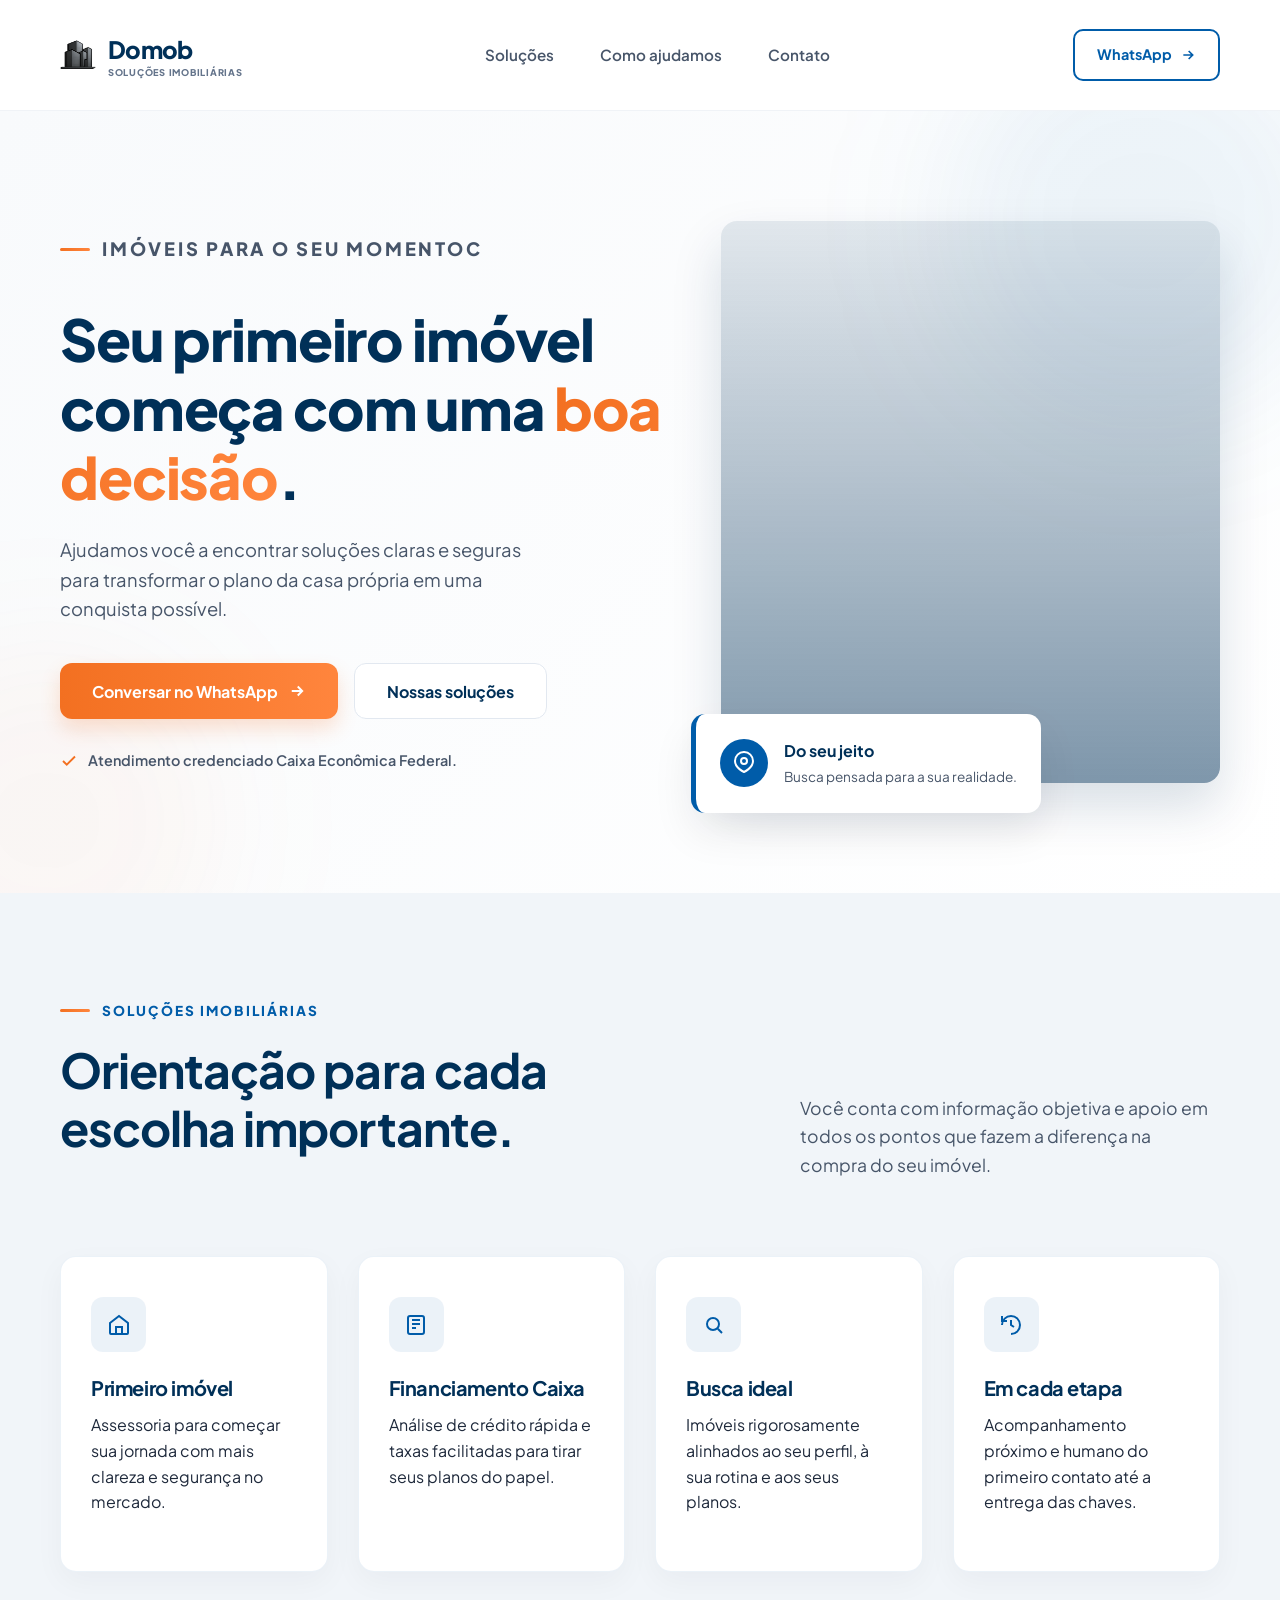
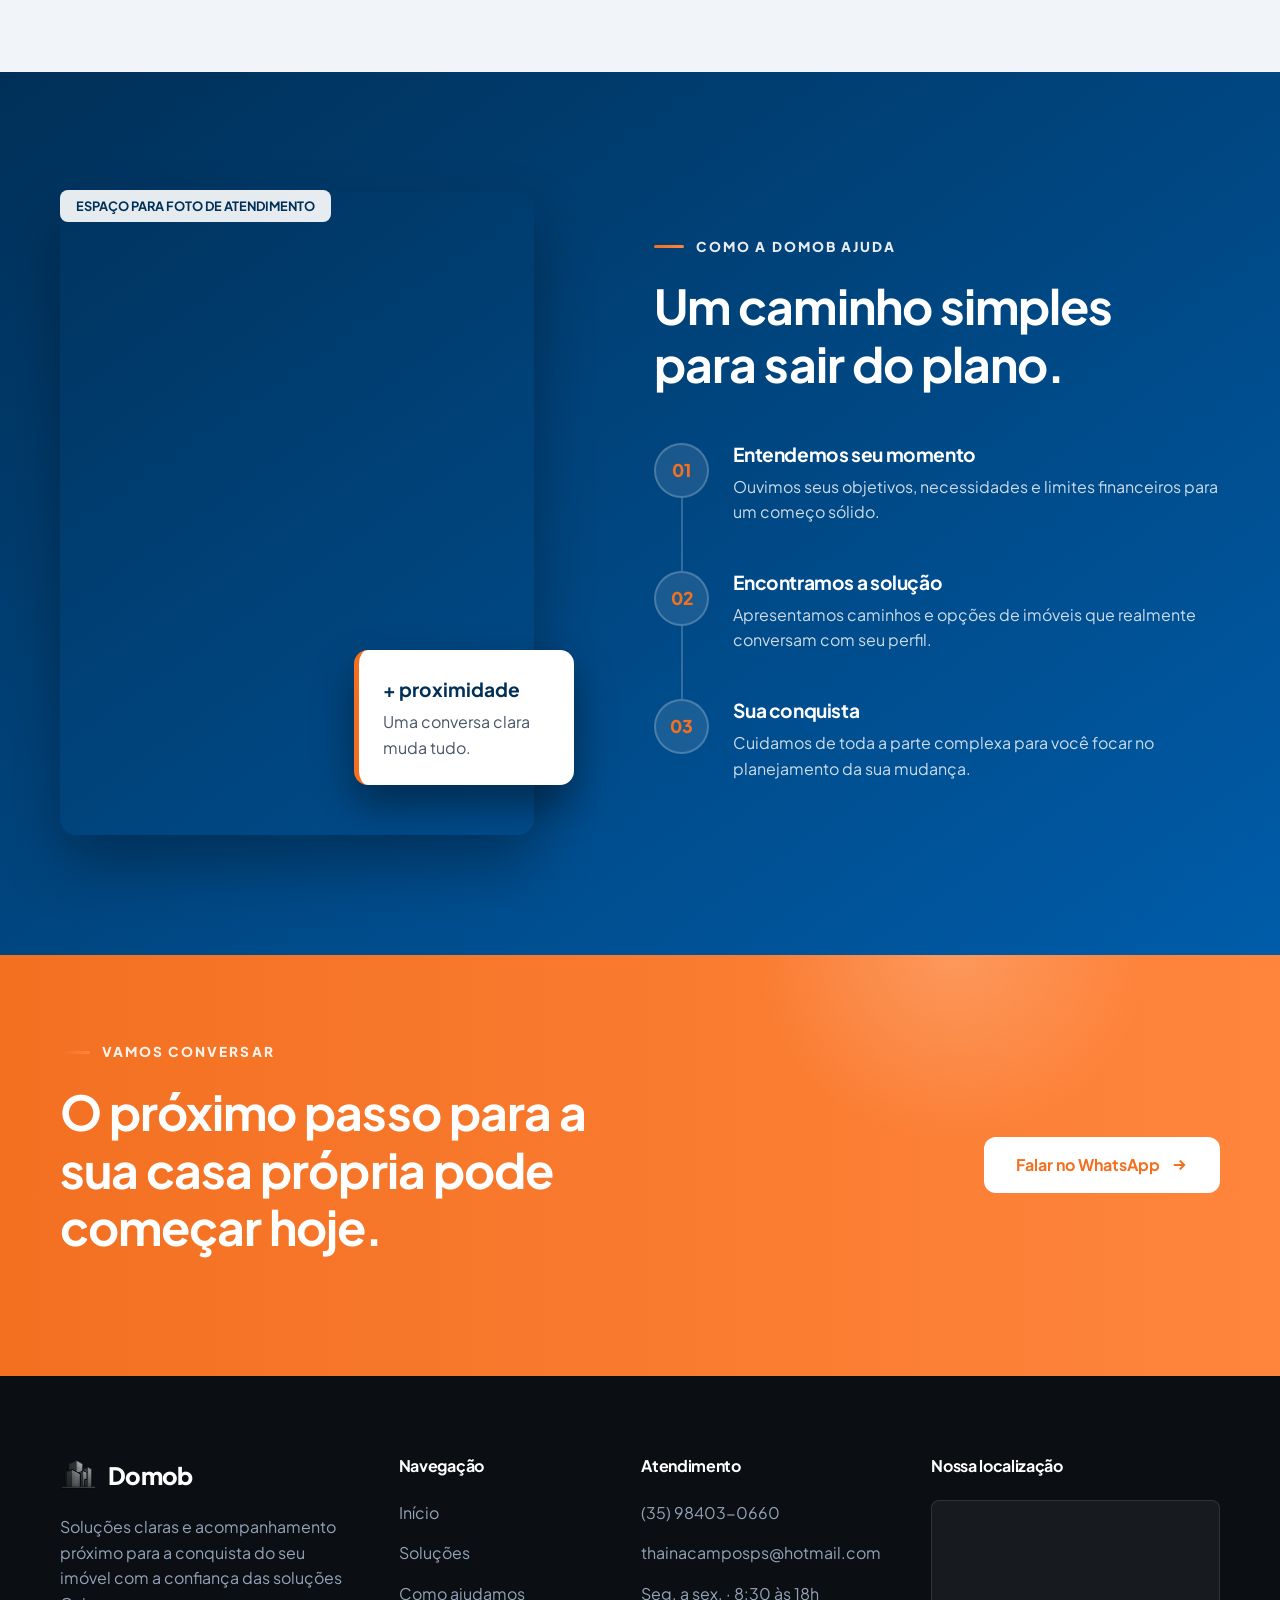
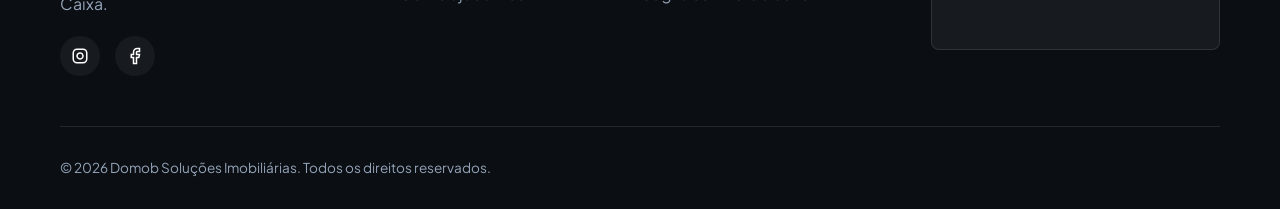
==== TesteSiteDomob/index2.html @ 600a8b1f "SiteV1" ====
<!doctype html>
<html lang="pt-BR">

<head>
    <meta charset="UTF-8" />
    <meta name="viewport" content="width=device-width, initial-scale=1.0" />
    <meta name="description"
        content="Domob Soluções Imobiliárias — apoio claro e humano para conquistar seu primeiro imóvel." />
    <title>Domob Soluções Imobiliárias</title>

    <!-- Imagenzinha no título do site (Favicon) -->
    <link rel="icon" type="image/png" href="LogoSemMouse.png" />

    <!-- Fontes do Google -->
    <link rel="preconnect" href="https://fonts.googleapis.com">
    <link rel="preconnect" href="https://fonts.gstatic.com" crossorigin>
    <link href="https://fonts.googleapis.com/css2?family=Plus+Jakarta+Sans:wght@300;400;500;600;700;800&display=swap"
        rel="stylesheet">

    <!-- CSS Externo -->
    <link rel="stylesheet" href="style2.css" />
</head>

<body>
    <!-- Barra de Progresso de Leitura -->
    <div class="progresso-rolagem" aria-hidden="true"></div>

    <header class="cabecalho-site">
        <div class="conteiner navegacao">
            <!-- Espaço para Logo - Direciona para o topo absoluto -->
            <a href="#" class="marca" aria-label="Domob Soluções Imobiliárias, início">
                <div class="area-logo">
                    <!-- Estrutura de Logo com Efeito Hover Dinâmico -->
                    <div class="logo-wrapper">
                        <img src="LogoSemMouse.png" class="logo-imagem logo-sem-mouse" alt="Logo Domob">
                        <img src="LogoComMouse.png" class="logo-imagem logo-com-mouse" alt="Logo Domob Ativa">
                    </div>
                    <span class="texto-logo">Domob <small>Soluções Imobiliárias</small></span>
                </div>
            </a>

            <button class="alternar-menu" aria-label="Abrir menu" aria-expanded="false">☰</button>

            <nav class="links-navegacao" aria-label="Navegação principal">
                <a href="#solucoes">Soluções</a>
                <a href="#como-ajudamos">Como ajudamos</a>
                <a href="#contato">Contato</a>
            </nav>

            <a class="botao-destaque-nav pulso-animado" href="https://wa.me/5535984030660" target="_blank"
                rel="noopener">
                WhatsApp
                <svg width="16" height="16" viewBox="0 0 24 24" fill="none" stroke="currentColor" stroke-width="2.5">
                    <path d="M5 12h14M13 6l6 6-6 6" />
                </svg>
            </a>
        </div>
    </header>

    <main>
        <!-- Seção Principal (Hero) -->
        <section class="destaque-principal" id="inicio">
            <div class="ambiente-destaque" aria-hidden="true">
                <span class="esfera-ambiente um" data-paralaxe="-0.05" data-rotacao="0.005"></span>
                <span class="esfera-ambiente dois" data-paralaxe="0.04" data-rotacao="-0.003"></span>
            </div>

            <div class="conteiner grade-destaque">
                <div class="texto-destaque revelar">
                    <p class="etiqueta-topo">Imóveis para o seu momentoc</p>
                    <h1>Seu primeiro imóvel começa com uma <span>boa decisão</span>.</h1>
                    <p>Ajudamos você a encontrar soluções claras e seguras para transformar o plano da casa própria em
                        uma conquista possível.</p>
                    <div class="acoes-destaque">
                        <a class="botao botao-primario" href="https://wa.me/5535984030660" target="_blank"
                            rel="noopener">
                            Conversar no WhatsApp
                            <svg width="18" height="18" viewBox="0 0 24 24" fill="none" stroke="currentColor"
                                stroke-width="2.5">
                                <path d="M5 12h14M13 6l6 6-6 6" />
                            </svg>
                        </a>
                        <a class="botao botao-secundario" href="#solucoes">Nossas soluções</a>
                    </div>
                    <div class="linha-confianca">
                        <svg width="18" height="18" viewBox="0 0 24 24" fill="none" stroke="currentColor"
                            stroke-width="2.5">
                            <path d="M20 6 9 17l-5-5" />
                        </svg>
                        Atendimento credenciado Caixa Econômica Federal.
                    </div>
                </div>

                <div class="englobador-imagem-destaque revelar" data-paralaxe="-0.02" style="transition-delay: 150ms">
                    <div class="imagem-destaque">
                        <div class="foto-destaque">
                            <span class="rotulo-foto">Espaço para foto do imóvel</span>
                        </div>
                        <div class="nota-destaque cartao-flutuante">
                            <div class="icone-nota">
                                <svg width="24" height="24" viewBox="0 0 24 24" fill="none" stroke="currentColor"
                                    stroke-width="2">
                                    <path d="M21 10c0 7-9 11-9 11S3 17 3 10a9 9 0 1 1 18 0Z" />
                                    <circle cx="12" cy="10" r="3" />
                                </svg>
                            </div>
                            <div>
                                <strong>Do seu jeito</strong>
                                <span>Busca pensada para a sua realidade.</span>
                            </div>
                        </div>
                    </div>
                </div>
            </div>
        </section>

        <!-- Seção de Soluções -->
        <section class="secao-solucoes" id="solucoes">
            <div class="conteiner">
                <div class="topo-secao revelar">
                    <div>
                        <p class="etiqueta-topo">Soluções imobiliárias</p>
                        <h2>Orientação para cada escolha importante.</h2>
                    </div>
                    <p class="introducao-secao">Você conta com informação objetiva e apoio em todos os pontos que fazem
                        a diferença na compra do seu imóvel.</p>
                </div>

                <div class="grade-solucoes">
                    <article class="cartao-solucao revelar">
                        <div class="icone-cartao">
                            <svg width="24" height="24" viewBox="0 0 24 24" fill="none" stroke="currentColor"
                                stroke-width="2">
                                <path d="m3 10 9-7 9 7v10a1 1 0 0 1-1 1H4a1 1 0 0 1-1-1Z" />
                                <path d="M9 21v-7h6v7" />
                            </svg>
                        </div>
                        <h3>Primeiro imóvel</h3>
                        <p>Assessoria para começar sua jornada com mais clareza e segurança no mercado.</p>
                    </article>

                    <article class="cartao-solucao revelar" style="transition-delay: 80ms">
                        <div class="icone-cartao">
                            <svg width="24" height="24" viewBox="0 0 24 24" fill="none" stroke="currentColor"
                                stroke-width="2">
                                <rect x="4" y="3" width="16" height="18" rx="2" />
                                <path d="M8 7h8M8 11h8M8 15h4" />
                            </svg>
                        </div>
                        <h3>Financiamento Caixa</h3>
                        <p>Análise de crédito rápida e taxas facilitadas para tirar seus planos do papel.</p>
                    </article>

                    <article class="cartao-solucao revelar" style="transition-delay: 160ms">
                        <div class="icone-cartao">
                            <svg width="24" height="24" viewBox="0 0 24 24" fill="none" stroke="currentColor"
                                stroke-width="2">
                                <circle cx="11" cy="11" r="6" />
                                <path d="m20 20-4.2-4.2" />
                            </svg>
                        </div>
                        <h3>Busca ideal</h3>
                        <p>Imóveis rigorosamente alinhados ao seu perfil, à sua rotina e aos seus planos.</p>
                    </article>

                    <article class="cartao-solucao revelar" style="transition-delay: 240ms">
                        <div class="icone-cartao">
                            <svg width="24" height="24" viewBox="0 0 24 24" fill="none" stroke="currentColor"
                                stroke-width="2">
                                <path d="M12 21a9 9 0 1 0-9-9" />
                                <path d="M12 7v5l3 2" />
                                <path d="M3 3v5h5" />
                            </svg>
                        </div>
                        <h3>Em cada etapa</h3>
                        <p>Acompanhamento próximo e humano do primeiro contato até a entrega das chaves.</p>
                    </article>
                </div>
            </div>
        </section>

        <!-- Seção da Jornada -->
        <section class="secao-jornada" id="como-ajudamos">
            <div class="conteiner grade-jornada">
                <div class="englobador-foto-jornada revelar" data-paralaxe="0.03">
                    <div class="foto-jornada">
                        <span class="rotulo-foto">Espaço para foto de atendimento</span>
                    </div>
                    <div class="selo-jornada cartao-flutuante" style="animation-delay: -1.5s;">
                        <b>+ proximidade</b>
                        Uma conversa clara muda tudo.
                    </div>
                </div>

                <div class="texto-jornada revelar" style="transition-delay: 100ms">
                    <p class="etiqueta-topo clara">Como a Domob ajuda</p>
                    <h2>Um caminho simples para sair do plano.</h2>

                    <div class="passos">
                        <article class="passo revelar">
                            <span class="numero-passo">01</span>
                            <div>
                                <h3>Entendemos seu momento</h3>
                                <p>Ouvimos seus objetivos, necessidades e limites financeiros para um começo sólido.</p>
                            </div>
                        </article>

                        <article class="passo revelar" style="transition-delay: 80ms">
                            <span class="numero-passo">02</span>
                            <div>
                                <h3>Encontramos a solução</h3>
                                <p>Apresentamos caminhos e opções de imóveis que realmente conversam com seu perfil.</p>
                            </div>
                        </article>

                        <article class="passo revelar" style="transition-delay: 160ms">
                            <span class="numero-passo">03</span>
                            <div>
                                <h3>Sua conquista</h3>
                                <p>Cuidamos de toda a parte complexa para você focar no planejamento da sua mudança.</p>
                            </div>
                        </article>
                    </div>
                </div>
            </div>
        </section>

        <!-- Faixa de Contato -->
        <section class="faixa-contato" id="contato">
            <div class="conteiner faixa-contato-interna revelar">
                <div>
                    <p class="etiqueta-topo clara">Vamos conversar</p>
                    <h2>O próximo passo para a sua casa própria pode começar hoje.</h2>
                </div>
                <a class="botao botao-inverso pulso-animado" href="https://wa.me/5535984030660" target="_blank"
                    rel="noopener">
                    Falar no WhatsApp
                    <svg width="18" height="18" viewBox="0 0 24 24" fill="none" stroke="currentColor"
                        stroke-width="2.5">
                        <path d="M5 12h14M13 6l6 6-6 6" />
                    </svg>
                </a>
            </div>
        </section>
    </main>

    <!-- Rodapé -->
    <footer class="rodape-site">
        <div class="conteiner grade-rodape">
            <div class="marca-rodape">
                <div class="area-logo">
                    <!-- Estrutura de Logo com Efeito Hover no Rodapé -->
                    <div class="logo-wrapper">
                        <img src="LogoSemMouse.png" class="logo-imagem logo-sem-mouse" alt="Logo Domob">
                        <img src="LogoComMouse.png" class="logo-imagem logo-com-mouse" alt="Logo Domob Ativa">
                    </div>
                    <span class="texto-logo">Domob</span>
                </div>
                <p>Soluções claras e acompanhamento próximo para a conquista do seu imóvel com a confiança das soluções
                    Caixa.</p>

                <div class="redes-sociais" aria-label="Redes sociais">
                    <a href="https://www.instagram.com/domobimoveis?igsh=MTRkbTRzYnhyMDU4ZA==" aria-label="Instagram">
                        <svg width="18" height="18" viewBox="0 0 24 24" fill="none" stroke="currentColor"
                            stroke-width="2">
                            <rect x="3" y="3" width="18" height="18" rx="5" ry="5" />
                            <path d="M16 11.37A4 4 0 1 1 12.63 8 4 4 0 0 1 16 11.37z" />
                            <line x1="17.5" y1="6.5" x2="17.51" y2="6.5" />
                        </svg>
                    </a>
                    <a href="https://www.facebook.com/share/1C5DMTou8j/" aria-label="Facebook">
                        <svg width="18" height="18" viewBox="0 0 24 24" fill="none" stroke="currentColor"
                            stroke-width="2">
                            <path d="M18 2h-3a5 5 0 0 0-5 5v3H7v4h3v8h4v-8h3l1-4h-4V7a1 1 0 0 1 1-1h3z" />
                        </svg>
                    </a>
                </div>
            </div>

            <div>
                <h3 class="titulo-rodape">Navegação</h3>
                <nav class="links-rodape">
                    <a href="#inicio">Início</a>
                    <a href="#solucoes">Soluções</a>
                    <a href="#como-ajudamos">Como ajudamos</a>
                </nav>
            </div>

            <div>
                <h3 class="titulo-rodape">Atendimento</h3>
                <div class="informacoes-rodape">
                    <a href="https://wa.me/5535984030660" target="_blank">(35) 98403-0660</a>
                    <a href="https://mail.google.com/mail/?view=cm&fs=1&to=thainacamposps@hotmail.com"
                        target="_blank">thainacamposps@hotmail.com</a>
                    <span>Seg. a sex. · 8:30 às 18h</span>
                </div>
            </div>

            <div>
                <h3 class="titulo-rodape">Nossa localização</h3>
                <div class="espaco-mapa">
                    <iframe
                        src="https://www.google.com/maps/embed?pb=!1m18!1m12!1m3!1d3710.9828849374044!2d-45.741721920672134!3d-21.547524529271552!2m3!1f0!2f0!3f0!3m2!1i1024!2i768!4f13.1!3m3!1m2!1s0x94ca65461ed8ae79%3A0xef4b4eec60f0a098!2zRG9tb2IgU29sdcOnw7VlcyBFbSBJbcOzdmVpcw!5e0!3m2!1spt-BR!2sbr!4v1784221609088!5m2!1spt-BR!2sbr"
                        width="600" height="450" style="border:0;" allowfullscreen="" loading="lazy"
                        referrerpolicy="strict-origin-when-cross-origin">
                    </iframe>
                </div>
            </div>
        </div>

        <div class="conteiner rodape-inferior">
            <span>© 2026 Domob Soluções Imobiliárias. Todos os direitos reservados.</span>
        </div>
    </footer>

    <!-- Lógica de Animações em JS -->
    <script>
        const botaoMenu = document.querySelector('.alternar-menu');
        const linksMenu = document.querySelector('.links-navegacao');
        const cabecalho = document.querySelector('.cabecalho-site');
        const progresso = document.querySelector('.progresso-rolagem');
        const movimentoReduzido = window.matchMedia('(prefers-reduced-motion: reduce)').matches;

        // SISTEMA UNIFICADO DE ROLAGEM INTELIGENTE E LIMPEZA DE URL (Substitui o histórico acumulado)
        document.querySelectorAll('a[href^="#"]').forEach(link => {
            link.addEventListener('click', function (e) {
                const href = this.getAttribute('href');

                // Caso 1: Se clicou na Logo (href="#") ou no botão "Início" do rodapé (href="#inicio")
                if (href === '#' || href === '#inicio') {
                    e.preventDefault();

                    // Rola perfeitamente para o topo absoluto (0, 0)
                    window.scrollTo({
                        top: 0,
                        behavior: 'smooth'
                    });

                    // Limpa totalmente o hash do URL de forma definitiva sem gerar novos passos no histórico "Voltar"
                    window.history.replaceState(null, null, window.location.pathname + window.location.search);

                    // Fecha o menu mobile caso esteja aberto
                    linksMenu.classList.remove('aberto');
                    botaoMenu.setAttribute('aria-expanded', 'false');
                    botaoMenu.textContent = '☰';
                    return;
                }

                // Caso 2: Se clicou em uma seção interna (#solucoes, #como-ajudamos, #contato)
                const alvo = document.querySelector(href);
                if (alvo) {
                    e.preventDefault();

                    // Calcula a posição descontando dinamicamente a altura atual do cabeçalho
                    const alturaCabecalho = cabecalho.offsetHeight;
                    const posicaoAlvo = alvo.getBoundingClientRect().top + window.pageYOffset - alturaCabecalho + 2;

                    window.scrollTo({
                        top: posicaoAlvo,
                        behavior: 'smooth'
                    });

                    // Modifica o link visual na barra de endereços sem criar pilhas chatas no histórico
                    window.history.replaceState(null, null, href);

                    // Fecha o menu mobile caso esteja aberto
                    linksMenu.classList.remove('aberto');
                    botaoMenu.setAttribute('aria-expanded', 'false');
                    botaoMenu.textContent = '☰';
                }
            });
        });

        // Controle do Menu Mobile (Botão Hambúrguer)
        botaoMenu.addEventListener('click', () => {
            const aberto = linksMenu.classList.toggle('aberto');
            botaoMenu.setAttribute('aria-expanded', aberto);
            botaoMenu.textContent = aberto ? '×' : '☰';
        });

        // Efeito de Revelar (Fade in Direcionado)
        const observadorRevelacao = new IntersectionObserver((entradas) => {
            entradas.forEach((entrada) => {
                if (entrada.isIntersecting) {
                    entrada.target.classList.add('visivel');
                } else {
                    if (entrada.boundingClientRect.top > 0) {
                        entrada.target.classList.remove('visivel');
                    }
                }
            });
        }, { threshold: 0.15 });

        // Aplica o observador a todos os elementos com a classe .revelar
        document.querySelectorAll('.revelar').forEach((elemento) => observadorRevelacao.observe(elemento));
        // Efeitos de Paralaxe e Barra de Progresso
        const itensParalaxe = [...document.querySelectorAll('[data-paralaxe]')];
        let animando = false;

        const atualizarEfeitosRolagem = () => {
            const rolagemY = window.scrollY;
            const maxRolagem = document.documentElement.scrollHeight - window.innerHeight;
            const razao = maxRolagem > 0 ? Math.min(rolagemY / maxRolagem, 1) : 0;

            cabecalho.classList.toggle('rolado', rolagemY > 20);
            progresso.style.setProperty('--progress', `${razao * 100}%`);

            // CORREÇÃO DO FIAPINHO LARANJA: Oculta a opacidade por completo no topo absoluto
            if (rolagemY > 10) {
                progresso.style.opacity = '1';
            } else {
                progresso.style.opacity = '0';
            }

            if (!movimentoReduzido) {
                itensParalaxe.forEach((item) => {
                    const velocidade = Number(item.dataset.paralaxe || 0);
                    const rotacao = Number(item.dataset.rotacao || 0);
                    const centro = item.getBoundingClientRect().top + rolagemY + item.offsetHeight / 2;
                    const distancia = rolagemY + window.innerHeight / 2 - centro;

                    item.style.setProperty('--paralaxe-y', `${Math.max(-40, Math.min(40, distancia * velocidade))}px`);
                    item.style.setProperty('--paralaxe-rotacao', `${Math.max(-5, Math.min(5, distancia * rotacao))}deg`);
                });
            }
            animando = false;
        };

        const solicitarAtualizacaoRolagem = () => {
            if (!animando) {
                window.requestAnimationFrame(atualizarEfeitosRolagem);
                animando = true;
            }
        };

        window.addEventListener('scroll', solicitarAtualizacaoRolagem, { passive: true });
        window.addEventListener('resize', solicitarAtualizacaoRolagem);
        atualizarEfeitosRolagem();
    </script>
</body>

</html>
---- TesteSiteDomob/style2.css ----
/* Paleta de Cores de Alta Fidelidade (Cinza, Laranja e Azul Caixa) */
:root {
    /* Identidade Visual - Cores Oficiais Caixa Econômica + Paleta Cinza */
    --azul-caixa: #005CA9;
    --azul-profundo: #003058;
    --laranja-caixa: #F37021;
    --laranja-brilhante: #FF853D;
    --cinza-marca: #2A2C2E;
    /* Cinza escuro premium (vinda do LogoSemMouse) */
    --cinza-medio: #64748B;
    /* Cinza para subtítulos e elementos secundários */
    --cinza-claro: #F1F5F9;
    /* Cinza muito suave para fundos de seções */

    /* Textos e Neutros */
    --texto-principal: #1E293B;
    /* Grafite Escuro */
    --texto-suave: #475569;
    /* Grafite Médio */
    --branco-puro: #FFFFFF;
    --linha-divisoria: #E2E8F0;

    /* Gradientes Corporativos */
    --gradiente-fundo: linear-gradient(135deg, #F8FAFC 0%, #FFFFFF 100%);
    --gradiente-jornada: linear-gradient(145deg, var(--azul-profundo) 0%, var(--azul-caixa) 100%);
    --gradiente-laranja: linear-gradient(90deg, var(--laranja-caixa) 0%, var(--laranja-brilhante) 100%);
    --gradiente-laranja-hover: linear-gradient(90deg, #D8560F 0%, var(--laranja-caixa) 100%);

    /* Estrutura */
    --borda-raio: 16px;
    --sombra-cartao: 0 10px 30px rgba(15, 23, 42, 0.04);
    --sombra-cartao-hover: 0 20px 40px rgba(15, 23, 42, 0.08);
    --transicao-suave: all 0.4s cubic-bezier(0.25, 1, 0.5, 1);
}

* {
    box-sizing: border-box;
}

html {
    scroll-behavior: smooth;
}

body {
    margin: 0;
    overflow-x: hidden;
    color: var(--texto-principal);
    font-family: 'Plus Jakarta Sans', sans-serif;
    line-height: 1.6;
    background-color: var(--branco-puro);
}

a {
    color: inherit;
    text-decoration: none;
}

button {
    font: inherit;
}

.conteiner {
    width: min(1160px, calc(100% - 48px));
    margin: 0 auto;
}

h1,
h2,
h3,
p {
    margin-top: 0;
}

h1,
h2,
h3 {
    letter-spacing: -0.02em;
    line-height: 1.2;
}

/* Barra de Progresso de Leitura Corrigida */
.progresso-rolagem {
    position: fixed;
    top: 0;
    left: 0;
    z-index: 1001;
    width: var(--progress, 0%);
    height: 4px;
    background: var(--gradiente-laranja);
    box-shadow: 0 0 10px rgba(243, 112, 33, 0.5);
    opacity: 0; /* Começa invisível para esconder a sombra/fiapo laranja no topo */
    transition: opacity 0.2s ease; /* Transiciona suavemente quando começa a rolar */
}

/* --- Cabeçalho --- */
.cabecalho-site {
    position: sticky;
    top: 0;
    z-index: 20;
    background: rgba(255, 255, 255, 0.85);
    backdrop-filter: blur(16px);
    border-bottom: 1px solid rgba(226, 232, 240, 0.5);
    transition: var(--transicao-suave);
}

.cabecalho-site.rolado {
    background: rgba(255, 255, 255, 0.98);
    box-shadow: 0 4px 20px rgba(0, 0, 0, 0.05);
}

.navegacao {
    min-height: 110px; /* Aumentado de 85px para 110px para iniciar maior */
    display: flex;
    align-items: center;
    justify-content: space-between;
    gap: 20px;
    transition: var(--transicao-suave); /* Suaviza a transição de encolhimento */
}

/* Encolhe o tamanho do container ao scrollar */
.cabecalho-site.rolado .navegacao {
    min-height: 70px; /* Reduz para 70px de altura */
}

/* Estrutura de Efeito Hover Dinâmico da Logo (Cinza para Laranja) */
.area-logo {
    display: flex;
    align-items: center;
    gap: 12px;
}

.logo-wrapper {
    position: relative;
    width: 36px;
    height: 36px;
    display: inline-block;
    flex-shrink: 0;
    transition: var(--transicao-suave);
}

/* Encolhe sutilmente o ícone da logo ao scrollar */
.cabecalho-site.rolado .logo-wrapper {
    width: 30px;
    height: 30px;
}

.logo-imagem {
    position: absolute;
    top: 0;
    left: 0;
    width: 100%;
    height: 100%;
    object-fit: contain;
    transition: var(--transicao-suave);
}

.logo-com-mouse {
    opacity: 0;
    transform: scale(0.9) rotate(-5deg);
}

/* Gatilho de Hover na Logo */
.marca:hover .logo-sem-mouse {
    opacity: 0;
    transform: scale(0.9) rotate(5deg);
}

.marca:hover .logo-com-mouse {
    opacity: 1;
    transform: scale(1.05) rotate(0deg);
}

.texto-logo {
    font-weight: 800;
    font-size: 1.5rem;
    color: var(--azul-profundo);
    letter-spacing: -0.03em;
    transition: var(--transicao-suave);
}

/* Reduz ligeiramente o texto do logo ao scrollar */
.cabecalho-site.rolado .texto-logo {
    font-size: 1.3rem;
}

.texto-logo small {
    display: block;
    font-size: 0.58rem; /* Reduzido de 0.7rem para acomodar "Soluções Imobiliárias" */
    color: var(--cinza-medio);
    letter-spacing: 0.08em; /* Ajustado para melhor leitura horizontal */
    text-transform: uppercase;
    margin-top: -3px;
    white-space: nowrap; /* Evita que o texto quebre linha */
}

/* Links */
.links-navegacao {
    display: flex;
    align-items: center;
    gap: 10px;
    color: var(--texto-suave);
    font-weight: 600;
    font-size: 0.95rem;
}

.links-navegacao a {
    padding: 10px 18px;
    border-radius: 8px;
    transition: var(--transicao-suave);
}

.links-navegacao a:hover {
    color: var(--azul-caixa);
    background: rgba(0, 92, 169, 0.05);
}

/* CTA Nav */
.botao-destaque-nav {
    display: inline-flex;
    align-items: center;
    gap: 8px;
    padding: 12px 22px;
    color: var(--azul-caixa);
    border: 2px solid var(--azul-caixa);
    border-radius: 10px;
    font-weight: 700;
    font-size: 0.9rem;
    transition: var(--transicao-suave);
}

.botao-destaque-nav:hover {
    background: var(--azul-caixa);
    color: var(--branco-puro);
    box-shadow: 0 8px 20px rgba(0, 92, 169, 0.2);
    transform: translateY(-2px);
}

.alternar-menu {
    display: none;
    width: 45px;
    height: 45px;
    border: none;
    background: var(--azul-caixa);
    color: var(--branco-puro);
    border-radius: 10px;
    font-size: 1.5rem;
    cursor: pointer;
}

/* --- Destaque Principal (Hero) --- */
.destaque-principal {
    position: relative;
    padding: 110px 0;
    background: var(--gradiente-fundo);
    overflow: hidden;
}

.ambiente-destaque {
    position: absolute;
    inset: 0;
    pointer-events: none;
}

.esfera-ambiente {
    position: absolute;
    border-radius: 50%;
    filter: blur(60px);
    opacity: 0.4;
    will-change: transform;
}

.esfera-ambiente.um {
    top: -10%;
    right: -5%;
    width: 400px;
    height: 400px;
    background: rgba(0, 92, 169, 0.15);
}

.esfera-ambiente.dois {
    bottom: -15%;
    left: -10%;
    width: 350px;
    height: 350px;
    background: rgba(243, 112, 33, 0.1);
}

.grade-destaque {
    position: relative;
    display: grid;
    grid-template-columns: 1.1fr 0.9fr;
    align-items: center;
    gap: 50px;
}

.etiqueta-topo {
    display: inline-flex;
    align-items: center;
    gap: 12px;
    margin-bottom: 20px;
    color: var(--azul-caixa);
    font-weight: 800;
    font-size: 0.85rem;
    text-transform: uppercase;
    letter-spacing: 0.15em;
}

.etiqueta-topo::before {
    content: "";
    width: 30px;
    height: 3px;
    background: var(--gradiente-laranja);
    border-radius: 2px;
}

.etiqueta-topo.clara {
    color: rgba(255, 255, 255, 0.9);
}

h1 {
    color: var(--azul-profundo);
    font-size: clamp(2.5rem, 4.5vw, 3.8rem);
    font-weight: 800;
    margin-bottom: 24px;
}

h1 span {
    background: var(--gradiente-laranja);
    -webkit-background-clip: text;
    background-clip: text;
    -webkit-text-fill-color: transparent;
}

.texto-destaque p {
    color: var(--texto-suave);
    font-size: 1.15rem;
    max-width: 500px;
    margin-bottom: 40px;
}

/* Botões */
.acoes-destaque {
    display: flex;
    flex-wrap: wrap;
    gap: 16px;
}

.botao {
    display: inline-flex;
    align-items: center;
    justify-content: center;
    gap: 10px;
    min-height: 56px;
    padding: 0 32px;
    border-radius: 12px;
    font-weight: 700;
    font-size: 1rem;
    transition: var(--transicao-suave);
    border: none;
    cursor: pointer;
}

.botao-primario {
    background: var(--gradiente-laranja);
    color: var(--branco-puro);
    box-shadow: 0 10px 20px rgba(243, 112, 33, 0.2);
}

.botao-primario:hover {
    background: var(--gradiente-laranja-hover);
    transform: translateY(-4px);
    box-shadow: 0 15px 25px rgba(243, 112, 33, 0.35);
}

.botao-secundario {
    background: var(--branco-puro);
    color: var(--azul-profundo);
    border: 1px solid var(--linha-divisoria);
}

.botao-secundario:hover {
    border-color: var(--azul-caixa);
    transform: translateY(-4px);
    box-shadow: var(--sombra-cartao);
}

.linha-confianca {
    display: flex;
    align-items: center;
    gap: 10px;
    margin-top: 30px;
    font-weight: 600;
    font-size: 0.9rem;
    color: var(--texto-suave);
}

.linha-confianca svg {
    color: var(--laranja-caixa);
}

/* Imagem com Movimento */
.englobador-imagem-destaque {
    position: relative;
}

.imagem-destaque {
    position: relative;
    width: 100%;
    aspect-ratio: 4/4.5;
}

.foto-destaque {
    position: absolute;
    inset: 0;
    border-radius: var(--borda-raio);
    background: linear-gradient(rgba(0, 48, 88, 0.1), rgba(0, 48, 88, 0.5)),
        url("https://images.unsplash.com/photo-1600596542815-ffad4c1539a9?auto=format&fit=crop&w=1200&q=80") center/cover no-repeat;
    box-shadow: 0 25px 50px rgba(0, 48, 88, 0.15);
    display: flex;
    align-items: flex-end;
    padding: 24px;
}

.rotulo-foto {
    background: rgba(255, 255, 255, 0.9);
    color: var(--azul-profundo);
    padding: 8px 16px;
    border-radius: 8px;
    font-weight: 700;
    font-size: 0.8rem;
    text-transform: uppercase;
}

@keyframes flutuar {
    0% {
        transform: translateY(0);
    }

    50% {
        transform: translateY(-12px);
    }

    100% {
        transform: translateY(0);
    }
}

.cartao-flutuante {
    animation: flutuar 5s ease-in-out infinite;
}

.nota-destaque {
    position: absolute;
    bottom: -30px;
    left: -30px;
    display: flex;
    align-items: center;
    gap: 16px;
    padding: 24px;
    background: var(--branco-puro);
    border-radius: 14px;
    box-shadow: var(--sombra-cartao-hover);
    border-left: 5px solid var(--azul-caixa);
}

.icone-nota {
    display: flex;
    align-items: center;
    justify-content: center;
    width: 48px;
    height: 48px;
    background: var(--azul-caixa);
    color: var(--branco-puro);
    border-radius: 50%;
}

.nota-destaque strong {
    display: block;
    color: var(--azul-profundo);
    font-size: 1rem;
}

.nota-destaque span {
    color: var(--texto-suave);
    font-size: 0.85rem;
}

/* --- Soluções --- */
.secao-solucoes {
    padding: 100px 0;
    background: var(--cinza-claro);
    position: relative;
}

.topo-secao {
    display: flex;
    align-items: flex-end;
    justify-content: space-between;
    gap: 40px;
    margin-bottom: 60px;
}

h2 {
    font-size: clamp(2rem, 4vw, 3rem);
    color: var(--azul-profundo);
    max-width: 600px;
}

.introducao-secao {
    max-width: 420px;
    color: var(--texto-suave);
    font-size: 1.1rem;
}

/* Efeito 3D nos Cartões */
.grade-solucoes {
    display: grid;
    grid-template-columns: repeat(auto-fit, minmax(260px, 1fr));
    gap: 30px;
}

.cartao-solucao {
    background: var(--branco-puro);
    padding: 40px 30px;
    border-radius: var(--borda-raio);
    border: 1px solid rgba(0, 92, 169, 0.08);
    box-shadow: var(--sombra-cartao);
    transition: var(--transicao-suave);
    position: relative;
    overflow: hidden;
    z-index: 1;
}

.cartao-solucao::before {
    content: "";
    position: absolute;
    top: 0;
    left: 0;
    right: 0;
    height: 4px;
    background: var(--gradiente-laranja);
    transform: scaleX(0);
    transform-origin: left;
    transition: var(--transicao-suave);
}

.cartao-solucao:hover {
    transform: translateY(-10px) scale(1.02);
    box-shadow: var(--sombra-cartao-hover);
}

.cartao-solucao:hover::before {
    transform: scaleX(1);
}

.icone-cartao {
    display: inline-flex;
    align-items: center;
    justify-content: center;
    width: 55px;
    height: 55px;
    background: rgba(0, 92, 169, 0.08);
    color: var(--azul-caixa);
    border-radius: 12px;
    margin-bottom: 24px;
    transition: var(--transicao-suave);
}

.cartao-solucao:hover .icone-cartao {
    background: var(--azul-caixa);
    color: var(--branco-puro);
    transform: rotate(10deg);
}

.cartao-solucao h3 {
    font-size: 1.25rem;
    color: var(--azul-profundo);
    margin-bottom: 12px;
}

/* --- Jornada --- */
.secao-jornada {
    padding: 120px 0;
    background: var(--gradiente-jornada);
    color: var(--branco-puro);
}

.secao-jornada h2 {
    color: var(--branco-puro);
}

.secao-jornada p {
    color: rgba(255, 255, 255, 0.8);
}

.grade-jornada {
    display: grid;
    grid-template-columns: 1fr 1.1fr;
    align-items: center;
    gap: 80px;
}

.englobador-foto-jornada {
    position: relative;
    width: 100%;
    aspect-ratio: 4/5;
}

.foto-jornada {
    position: absolute;
    inset: 0 40px 0 0;
    border-radius: var(--borda-raio);
    background: url("https://images.unsplash.com/photo-1560518883-ce09059eeffa?auto=format&fit=crop&w=1000&q=80") center/cover;
    box-shadow: 0 30px 60px rgba(0, 0, 0, 0.3);
}

.selo-jornada {
    position: absolute;
    right: 0;
    bottom: 50px;
    background: var(--branco-puro);
    color: var(--texto-suave);
    padding: 24px;
    border-radius: 14px;
    width: 220px;
    box-shadow: 0 20px 40px rgba(0, 0, 0, 0.4);
    border-left: 5px solid var(--laranja-caixa);
}

.selo-jornada b {
    display: block;
    font-size: 1.2rem;
    color: var(--azul-profundo);
    margin-bottom: 5px;
}

.passos {
    margin-top: 50px;
    display: flex;
    flex-direction: column;
    gap: 30px;
}

.passo {
    display: grid;
    grid-template-columns: 55px 1fr;
    gap: 24px;
    position: relative;
}

.passo:not(:last-child)::after {
    content: "";
    position: absolute;
    top: 55px;
    left: 27px;
    width: 2px;
    height: calc(100% - 25px);
    background: rgba(255, 255, 255, 0.2);
}

.numero-passo {
    display: flex;
    align-items: center;
    justify-content: center;
    width: 55px;
    height: 55px;
    border-radius: 50%;
    background: rgba(255, 255, 255, 0.1);
    color: var(--laranja-caixa);
    font-size: 1.1rem;
    font-weight: 800;
    border: 2px solid rgba(255, 255, 255, 0.2);
    transition: var(--transicao-suave);
}

.passo:hover .numero-passo {
    background: var(--gradiente-laranja);
    color: var(--branco-puro);
    border-color: transparent;
    transform: scale(1.1);
}

.passo h3 {
    color: var(--branco-puro);
    font-size: 1.2rem;
    margin-bottom: 8px;
}

/* --- Faixa CTA --- */
.faixa-contato {
    background: var(--gradiente-laranja);
    padding: 80px 0;
    position: relative;
    overflow: hidden;
}

.faixa-contato::before {
    content: "";
    position: absolute;
    top: -50%;
    right: 10%;
    width: 400px;
    height: 400px;
    background: radial-gradient(circle, rgba(255, 255, 255, 0.2) 0%, transparent 70%);
}

.faixa-contato-interna {
    display: flex;
    align-items: center;
    justify-content: space-between;
    gap: 40px;
    position: relative;
    z-index: 2;
}

.faixa-contato h2 {
    color: var(--branco-puro);
}

.botao-inverso {
    background: var(--branco-puro);
    color: var(--laranja-caixa);
    border: none;
}

.botao-inverso:hover {
    background: var(--cinza-claro);
    transform: translateY(-4px);
    box-shadow: 0 15px 30px rgba(0, 0, 0, 0.15);
}

@keyframes pulso {
    0% {
        box-shadow: 0 0 0 0 rgba(255, 255, 255, 0.4);
    }

    70% {
        box-shadow: 0 0 0 15px rgba(255, 255, 255, 0);
    }

    100% {
        box-shadow: 0 0 0 0 rgba(255, 255, 255, 0);
    }
}

.pulso-animado {
    animation: pulso 2.5s infinite;
}

/* --- Rodapé --- */
.rodape-site {
    background: #0B0F13;
    color: #94A3B8;
    padding: 80px 0 30px;
}

.grade-rodape {
    display: grid;
    grid-template-columns: 1.5fr 1fr 1fr 1.5fr;
    gap: 50px;
    border-bottom: 1px solid rgba(255, 255, 255, 0.1);
    padding-bottom: 50px;
}

.marca-rodape .texto-logo {
    color: var(--branco-puro);
}

.marca-rodape p {
    margin: 20px 0;
}

.redes-sociais {
    display: flex;
    gap: 15px;
}

.redes-sociais a {
    display: flex;
    align-items: center;
    justify-content: center;
    width: 40px;
    height: 40px;
    border-radius: 50%;
    background: rgba(255, 255, 255, 0.05);
    color: var(--branco-puro);
    transition: var(--transicao-suave);
}

.redes-sociais a:hover {
    background: var(--laranja-caixa);
    transform: translateY(-5px);
}

.titulo-rodape {
    color: var(--branco-puro);
    font-size: 1rem;
    margin-bottom: 25px;
}

.links-rodape,
.informacoes-rodape {
    display: flex;
    flex-direction: column;
    gap: 15px;
}

.links-rodape a:hover,
.informacoes-rodape a:hover {
    color: var(--laranja-caixa);
}

.espaco-mapa {
    background: rgba(255, 255, 255, 0.05);
    border: 1px solid rgba(255, 255, 255, 0.1);
    border-radius: 8px;
    height: 150px;
    overflow: hidden;
}

.espaco-mapa iframe {
    width: 100%;
    height: 100%;
    border: 0;
    display: block;
}

.espaco-mapa b {
    display: block;
    color: var(--branco-puro);
    margin-bottom: 5px;
}

.rodape-inferior {
    display: flex;
    justify-content: space-between;
    padding-top: 30px;
    font-size: 0.85rem;
}

.rodape-inferior a {
    color: var(--branco-puro);
}

/* --- Revelação CSS --- */
.revelar {
    opacity: 0;
    transform: translateY(30px);
    transition: opacity 0.8s ease, transform 0.8s cubic-bezier(0.25, 1, 0.5, 1);
}

.revelar.visivel {
    opacity: 1;
    transform: translateY(0);
}

[data-paralaxe] {
    transform: translate3d(0, var(--paralaxe-y, 0px), 0) rotate(var(--paralaxe-rotacao, 0deg));
}

/* --- Responsividade --- */
@media (max-width: 992px) {

    .grade-destaque,
    .grade-jornada {
        grid-template-columns: 1fr;
        gap: 60px;
    }

    .englobador-imagem-destaque {
        max-width: 600px;
        margin: 0 auto;
    }

    .englobador-foto-jornada {
        max-width: 500px;
        margin: 0 auto;
        order: -1;
    }

    .grade-rodape {
        grid-template-columns: repeat(2, 1fr);
    }
}

@media (max-width: 768px) {
    .alternar-menu {
        display: flex;
        align-items: center;
        justify-content: center;
    }

    .links-navegacao {
        position: absolute;
        top: 100%;
        left: 0;
        right: 0;
        background: var(--branco-puro);
        flex-direction: column;
        padding: 20px;
        box-shadow: 0 10px 20px rgba(0, 0, 0, 0.1);
        clip-path: polygon(0 0, 100% 0, 100% 0, 0 0);
        transition: clip-path 0.4s ease;
    }

    .links-navegacao.aberto {
        clip-path: polygon(0 0, 100% 0, 100% 100%, 0 100%);
    }

    .botao-destaque-nav {
        display: none;
    }

    .topo-secao {
        flex-direction: column;
        align-items: flex-start;
    }

    .faixa-contato-interna {
        flex-direction: column;
        text-align: center;
        align-items: center;
    }

    .grade-rodape {
        grid-template-columns: 1fr;
    }

    .rodape-inferior {
        flex-direction: column;
        gap: 20px;
        text-align: center;
    }
}
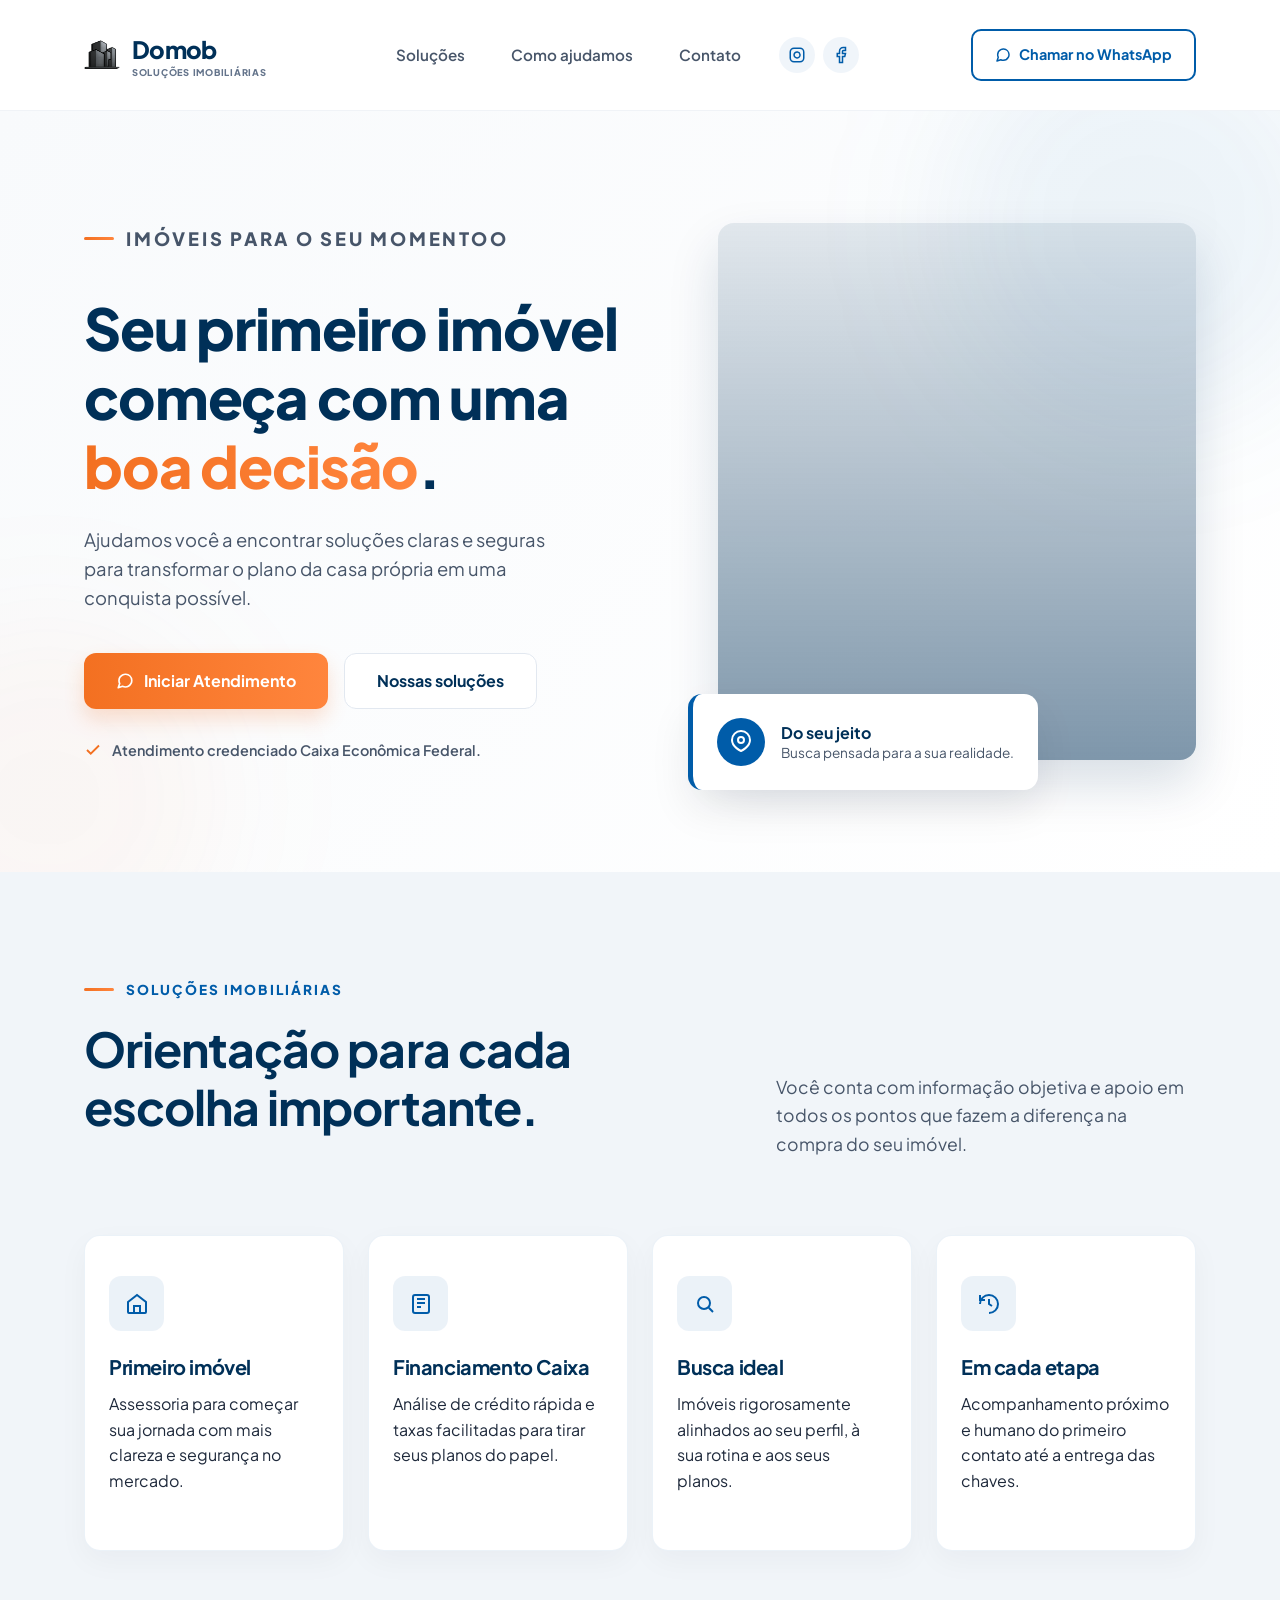
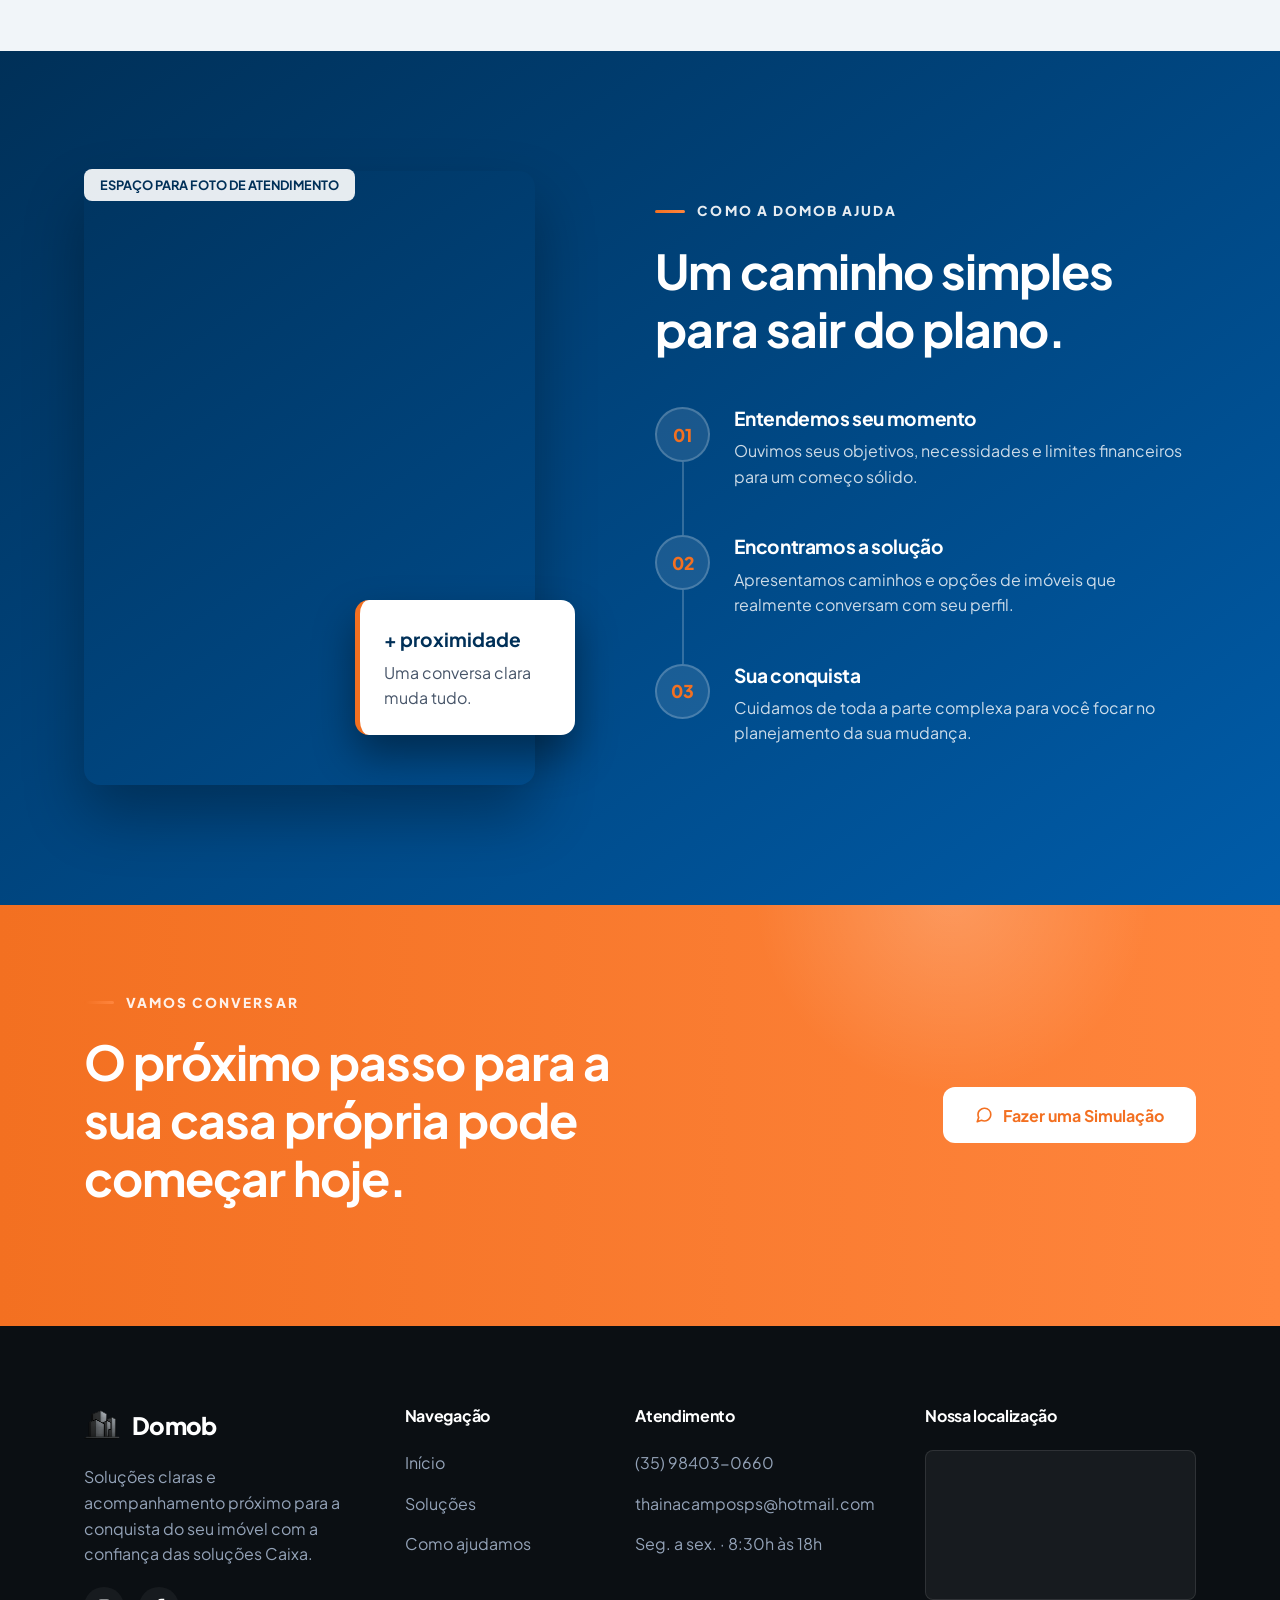
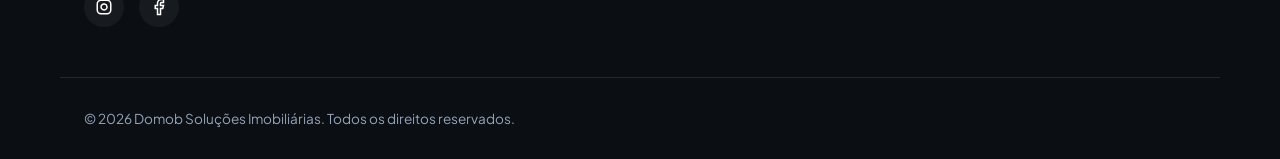
==== commit 97ab4983: "v2" ====
--- a/TesteSiteDomob/index2.html
+++ b/TesteSiteDomob/index2.html
@@ -27,10 +27,9 @@
 
     <header class="cabecalho-site">
         <div class="conteiner navegacao">
-            <!-- Espaço para Logo - Direciona para o topo absoluto -->
+            <!-- Espaço para Logo -->
             <a href="#" class="marca" aria-label="Domob Soluções Imobiliárias, início">
                 <div class="area-logo">
-                    <!-- Estrutura de Logo com Efeito Hover Dinâmico -->
                     <div class="logo-wrapper">
                         <img src="LogoSemMouse.png" class="logo-imagem logo-sem-mouse" alt="Logo Domob">
                         <img src="LogoComMouse.png" class="logo-imagem logo-com-mouse" alt="Logo Domob Ativa">
@@ -41,18 +40,54 @@
 
             <button class="alternar-menu" aria-label="Abrir menu" aria-expanded="false">☰</button>
 
+            <!-- Navegação principal -->
             <nav class="links-navegacao" aria-label="Navegação principal">
                 <a href="#solucoes">Soluções</a>
                 <a href="#como-ajudamos">Como ajudamos</a>
                 <a href="#contato">Contato</a>
+
+                <div class="divisor-mobile"></div>
+
+                <div class="redes-sociais-topo">
+                    <a href="https://www.instagram.com/domobimoveis?igsh=MTRkbTRzYnhyMDU4ZA==" aria-label="Instagram">
+                        <svg width="18" height="18" viewBox="0 0 24 24" fill="none" stroke="currentColor"
+                            stroke-width="2">
+                            <rect x="3" y="3" width="18" height="18" rx="5" ry="5" />
+                            <path d="M16 11.37A4 4 0 1 1 12.63 8 4 4 0 0 1 16 11.37z" />
+                            <line x1="17.5" y1="6.5" x2="17.51" y2="6.5" />
+                        </svg>
+                    </a>
+                    <a href="https://www.facebook.com/share/1C5DMTou8j/" aria-label="Facebook">
+                        <svg width="18" height="18" viewBox="0 0 24 24" fill="none" stroke="currentColor"
+                            stroke-width="2">
+                            <path d="M18 2h-3a5 5 0 0 0-5 5v3H7v4h3v8h4v-8h3l1-4h-4V7a1 1 0 0 1 1-1h3z" />
+                        </svg>
+                    </a>
+                </div>
+
+                <!-- Botão Mobile -->
+                <a class="botao-destaque-nav CTA-mobile pulso-animado"
+                    href="https://wa.me/5535984030660?text=Ol%C3%A1!%20Acessei%20o%20site%20e%20gostaria%20de%20conversar%20com%20um%20consultor%20da%20Domob."
+                    target="_blank" rel="noopener">
+                    <svg width="16" height="16" viewBox="0 0 24 24" fill="none" stroke="currentColor" stroke-width="2.2"
+                        stroke-linecap="round" stroke-linejoin="round">
+                        <path
+                            d="M21 11.5a8.38 8.38 0 0 1-.9 3.8 8.5 8.5 0 0 1-7.6 4.7 8.38 8.38 0 0 1-3.8-.9L3 21l1.9-5.7a8.38 8.38 0 0 1-.9-3.8 8.5 8.5 0 0 1 4.7-7.6 8.38 8.38 0 0 1 3.8-.9h.5a8.48 8.48 0 0 1 8 8v.5z" />
+                    </svg>
+                    Chamar no WhatsApp
+                </a>
             </nav>
 
-            <a class="botao-destaque-nav pulso-animado" href="https://wa.me/5535984030660" target="_blank"
-                rel="noopener">
-                WhatsApp
-                <svg width="16" height="16" viewBox="0 0 24 24" fill="none" stroke="currentColor" stroke-width="2.5">
-                    <path d="M5 12h14M13 6l6 6-6 6" />
+            <!-- Botão Desktop -->
+            <a class="botao-destaque-nav CTA-desktop pulso-animado"
+                href="https://wa.me/5535984030660?text=Ol%C3%A1!%20Acessei%20o%20site%20e%20gostaria%20de%20conversar%20com%20um%20consultor%20da%20Domob."
+                target="_blank" rel="noopener">
+                <svg width="16" height="16" viewBox="0 0 24 24" fill="none" stroke="currentColor" stroke-width="2.2"
+                    stroke-linecap="round" stroke-linejoin="round">
+                    <path
+                        d="M21 11.5a8.38 8.38 0 0 1-.9 3.8 8.5 8.5 0 0 1-7.6 4.7 8.38 8.38 0 0 1-3.8-.9L3 21l1.9-5.7a8.38 8.38 0 0 1-.9-3.8 8.5 8.5 0 0 1 4.7-7.6 8.38 8.38 0 0 1 3.8-.9h.5a8.48 8.48 0 0 1 8 8v.5z" />
                 </svg>
+                Chamar no WhatsApp
             </a>
         </div>
     </header>
@@ -67,18 +102,20 @@
 
             <div class="conteiner grade-destaque">
                 <div class="texto-destaque revelar">
-                    <p class="etiqueta-topo">Imóveis para o seu momentoc</p>
+                    <p class="etiqueta-topo">Imóveis para o seu momentoo</p>
                     <h1>Seu primeiro imóvel começa com uma <span>boa decisão</span>.</h1>
                     <p>Ajudamos você a encontrar soluções claras e seguras para transformar o plano da casa própria em
                         uma conquista possível.</p>
                     <div class="acoes-destaque">
-                        <a class="botao botao-primario" href="https://wa.me/5535984030660" target="_blank"
-                            rel="noopener">
-                            Conversar no WhatsApp
+                        <a class="botao botao-primario"
+                            href="https://wa.me/5535984030660?text=Ol%C3%A1!%20Gostaria%20de%20iniciar%20meu%20atendimento%20para%20encontrar%20meu%20primeiro%20im%C3%B3vel."
+                            target="_blank" rel="noopener">
                             <svg width="18" height="18" viewBox="0 0 24 24" fill="none" stroke="currentColor"
-                                stroke-width="2.5">
-                                <path d="M5 12h14M13 6l6 6-6 6" />
+                                stroke-width="2.2" stroke-linecap="round" stroke-linejoin="round">
+                                <path
+                                    d="M21 11.5a8.38 8.38 0 0 1-.9 3.8 8.5 8.5 0 0 1-7.6 4.7 8.38 8.38 0 0 1-3.8-.9L3 21l1.9-5.7a8.38 8.38 0 0 1-.9-3.8 8.5 8.5 0 0 1 4.7-7.6 8.38 8.38 0 0 1 3.8-.9h.5a8.48 8.48 0 0 1 8 8v.5z" />
                             </svg>
+                            Iniciar Atendimento
                         </a>
                         <a class="botao botao-secundario" href="#solucoes">Nossas soluções</a>
                     </div>
@@ -104,7 +141,7 @@
                                     <circle cx="12" cy="10" r="3" />
                                 </svg>
                             </div>
-                            <div>
+                            <div class="textos-nota">
                                 <strong>Do seu jeito</strong>
                                 <span>Busca pensada para a sua realidade.</span>
                             </div>
@@ -232,13 +269,15 @@
                     <p class="etiqueta-topo clara">Vamos conversar</p>
                     <h2>O próximo passo para a sua casa própria pode começar hoje.</h2>
                 </div>
-                <a class="botao botao-inverso pulso-animado" href="https://wa.me/5535984030660" target="_blank"
-                    rel="noopener">
-                    Falar no WhatsApp
-                    <svg width="18" height="18" viewBox="0 0 24 24" fill="none" stroke="currentColor"
-                        stroke-width="2.5">
-                        <path d="M5 12h14M13 6l6 6-6 6" />
+                <a class="botao botao-inverso pulso-animado"
+                    href="https://wa.me/5535984030660?text=Ol%C3%A1!%20Tenho%20interesse%20em%20fazer%20uma%20simula%C3%A7%C3%A3o%20de%20financiamento%20habitacional%20Caixa."
+                    target="_blank" rel="noopener">
+                    <svg width="18" height="18" viewBox="0 0 24 24" fill="none" stroke="currentColor" stroke-width="2.2"
+                        stroke-linecap="round" stroke-linejoin="round">
+                        <path
+                            d="M21 11.5a8.38 8.38 0 0 1-.9 3.8 8.5 8.5 0 0 1-7.6 4.7 8.38 8.38 0 0 1-3.8-.9L3 21l1.9-5.7a8.38 8.38 0 0 1-.9-3.8 8.5 8.5 0 0 1 4.7-7.6 8.38 8.38 0 0 1 3.8-.9h.5a8.48 8.48 0 0 1 8 8v.5z" />
                     </svg>
+                    Fazer uma Simulação
                 </a>
             </div>
         </section>
@@ -249,7 +288,6 @@
         <div class="conteiner grade-rodape">
             <div class="marca-rodape">
                 <div class="area-logo">
-                    <!-- Estrutura de Logo com Efeito Hover no Rodapé -->
                     <div class="logo-wrapper">
                         <img src="LogoSemMouse.png" class="logo-imagem logo-sem-mouse" alt="Logo Domob">
                         <img src="LogoComMouse.png" class="logo-imagem logo-com-mouse" alt="Logo Domob Ativa">
@@ -289,10 +327,11 @@
             <div>
                 <h3 class="titulo-rodape">Atendimento</h3>
                 <div class="informacoes-rodape">
-                    <a href="https://wa.me/5535984030660" target="_blank">(35) 98403-0660</a>
+                    <a href="https://wa.me/5535984030660?text=Ol%C3%A1!%20Acessei%20o%20site%20e%20gostaria%20de%20conversar%20com%20um%20consultor%20da%20Domob."
+                        target="_blank">(35) 98403-0660</a>
                     <a href="https://mail.google.com/mail/?view=cm&fs=1&to=thainacamposps@hotmail.com"
                         target="_blank">thainacamposps@hotmail.com</a>
-                    <span>Seg. a sex. · 8:30 às 18h</span>
+                    <span>Seg. a sex. · 8:30h às 18h</span>
                 </div>
             </div>
 
@@ -313,7 +352,7 @@
         </div>
     </footer>
 
-    <!-- Lógica de Animações em JS -->
+    <!-- Lógica de Animações e Inteligência de Scroll -->
     <script>
         const botaoMenu = document.querySelector('.alternar-menu');
         const linksMenu = document.querySelector('.links-navegacao');
@@ -321,49 +360,29 @@
         const progresso = document.querySelector('.progresso-rolagem');
         const movimentoReduzido = window.matchMedia('(prefers-reduced-motion: reduce)').matches;
 
-        // SISTEMA UNIFICADO DE ROLAGEM INTELIGENTE E LIMPEZA DE URL (Substitui o histórico acumulado)
+        // SISTEMA UNIFICADO DE ROLAGEM INTELIGENTE
         document.querySelectorAll('a[href^="#"]').forEach(link => {
             link.addEventListener('click', function (e) {
                 const href = this.getAttribute('href');
 
-                // Caso 1: Se clicou na Logo (href="#") ou no botão "Início" do rodapé (href="#inicio")
                 if (href === '#' || href === '#inicio') {
                     e.preventDefault();
-
-                    // Rola perfeitamente para o topo absoluto (0, 0)
-                    window.scrollTo({
-                        top: 0,
-                        behavior: 'smooth'
-                    });
-
-                    // Limpa totalmente o hash do URL de forma definitiva sem gerar novos passos no histórico "Voltar"
+                    window.scrollTo({ top: 0, behavior: 'smooth' });
                     window.history.replaceState(null, null, window.location.pathname + window.location.search);
-
-                    // Fecha o menu mobile caso esteja aberto
                     linksMenu.classList.remove('aberto');
                     botaoMenu.setAttribute('aria-expanded', 'false');
                     botaoMenu.textContent = '☰';
                     return;
                 }
 
-                // Caso 2: Se clicou em uma seção interna (#solucoes, #como-ajudamos, #contato)
                 const alvo = document.querySelector(href);
                 if (alvo) {
                     e.preventDefault();
-
-                    // Calcula a posição descontando dinamicamente a altura atual do cabeçalho
                     const alturaCabecalho = cabecalho.offsetHeight;
                     const posicaoAlvo = alvo.getBoundingClientRect().top + window.pageYOffset - alturaCabecalho + 2;
 
-                    window.scrollTo({
-                        top: posicaoAlvo,
-                        behavior: 'smooth'
-                    });
-
-                    // Modifica o link visual na barra de endereços sem criar pilhas chatas no histórico
+                    window.scrollTo({ top: posicaoAlvo, behavior: 'smooth' });
                     window.history.replaceState(null, null, href);
-
-                    // Fecha o menu mobile caso esteja aberto
                     linksMenu.classList.remove('aberto');
                     botaoMenu.setAttribute('aria-expanded', 'false');
                     botaoMenu.textContent = '☰';
@@ -371,14 +390,14 @@
             });
         });
 
-        // Controle do Menu Mobile (Botão Hambúrguer)
+        // Menu Mobile
         botaoMenu.addEventListener('click', () => {
             const aberto = linksMenu.classList.toggle('aberto');
             botaoMenu.setAttribute('aria-expanded', aberto);
             botaoMenu.textContent = aberto ? '×' : '☰';
         });
 
-        // Efeito de Revelar (Fade in Direcionado)
+        // Revelar Elementos ao Scroll
         const observadorRevelacao = new IntersectionObserver((entradas) => {
             entradas.forEach((entrada) => {
                 if (entrada.isIntersecting) {
@@ -391,9 +410,9 @@
             });
         }, { threshold: 0.15 });
 
-        // Aplica o observador a todos os elementos com a classe .revelar
         document.querySelectorAll('.revelar').forEach((elemento) => observadorRevelacao.observe(elemento));
-        // Efeitos de Paralaxe e Barra de Progresso
+
+        // Paralaxe e Progresso
         const itensParalaxe = [...document.querySelectorAll('[data-paralaxe]')];
         let animando = false;
 
@@ -405,7 +424,6 @@
             cabecalho.classList.toggle('rolado', rolagemY > 20);
             progresso.style.setProperty('--progress', `${razao * 100}%`);
 
-            // CORREÇÃO DO FIAPINHO LARANJA: Oculta a opacidade por completo no topo absoluto
             if (rolagemY > 10) {
                 progresso.style.opacity = '1';
             } else {
--- a/TesteSiteDomob/style2.css
+++ b/TesteSiteDomob/style2.css
@@ -1,32 +1,23 @@
-/* Paleta de Cores de Alta Fidelidade (Cinza, Laranja e Azul Caixa) */
+/* Paleta de Cores de Alta Fidelidade */
 :root {
-    /* Identidade Visual - Cores Oficiais Caixa Econômica + Paleta Cinza */
     --azul-caixa: #005CA9;
     --azul-profundo: #003058;
     --laranja-caixa: #F37021;
     --laranja-brilhante: #FF853D;
     --cinza-marca: #2A2C2E;
-    /* Cinza escuro premium (vinda do LogoSemMouse) */
     --cinza-medio: #64748B;
-    /* Cinza para subtítulos e elementos secundários */
     --cinza-claro: #F1F5F9;
-    /* Cinza muito suave para fundos de seções */
-
-    /* Textos e Neutros */
+
     --texto-principal: #1E293B;
-    /* Grafite Escuro */
     --texto-suave: #475569;
-    /* Grafite Médio */
     --branco-puro: #FFFFFF;
     --linha-divisoria: #E2E8F0;
 
-    /* Gradientes Corporativos */
     --gradiente-fundo: linear-gradient(135deg, #F8FAFC 0%, #FFFFFF 100%);
     --gradiente-jornada: linear-gradient(145deg, var(--azul-profundo) 0%, var(--azul-caixa) 100%);
     --gradiente-laranja: linear-gradient(90deg, var(--laranja-caixa) 0%, var(--laranja-brilhante) 100%);
     --gradiente-laranja-hover: linear-gradient(90deg, #D8560F 0%, var(--laranja-caixa) 100%);
 
-    /* Estrutura */
     --borda-raio: 16px;
     --sombra-cartao: 0 10px 30px rgba(15, 23, 42, 0.04);
     --sombra-cartao-hover: 0 20px 40px rgba(15, 23, 42, 0.08);
@@ -60,8 +51,10 @@
 }
 
 .conteiner {
-    width: min(1160px, calc(100% - 48px));
+    width: 100%;
+    max-width: 1160px;
     margin: 0 auto;
+    padding: 0 24px;
 }
 
 h1,
@@ -78,7 +71,7 @@
     line-height: 1.2;
 }
 
-/* Barra de Progresso de Leitura Corrigida */
+/* Barra de Progresso de Leitura */
 .progresso-rolagem {
     position: fixed;
     top: 0;
@@ -88,8 +81,8 @@
     height: 4px;
     background: var(--gradiente-laranja);
     box-shadow: 0 0 10px rgba(243, 112, 33, 0.5);
-    opacity: 0; /* Começa invisível para esconder a sombra/fiapo laranja no topo */
-    transition: opacity 0.2s ease; /* Transiciona suavemente quando começa a rolar */
+    opacity: 0;
+    transition: opacity 0.2s ease;
 }
 
 /* --- Cabeçalho --- */
@@ -109,20 +102,19 @@
 }
 
 .navegacao {
-    min-height: 110px; /* Aumentado de 85px para 110px para iniciar maior */
+    min-height: 110px;
     display: flex;
     align-items: center;
     justify-content: space-between;
     gap: 20px;
-    transition: var(--transicao-suave); /* Suaviza a transição de encolhimento */
-}
-
-/* Encolhe o tamanho do container ao scrollar */
+    transition: var(--transicao-suave);
+}
+
 .cabecalho-site.rolado .navegacao {
-    min-height: 70px; /* Reduz para 70px de altura */
-}
-
-/* Estrutura de Efeito Hover Dinâmico da Logo (Cinza para Laranja) */
+    min-height: 70px;
+}
+
+/* Logo Dinâmica */
 .area-logo {
     display: flex;
     align-items: center;
@@ -138,7 +130,6 @@
     transition: var(--transicao-suave);
 }
 
-/* Encolhe sutilmente o ícone da logo ao scrollar */
 .cabecalho-site.rolado .logo-wrapper {
     width: 30px;
     height: 30px;
@@ -159,7 +150,6 @@
     transform: scale(0.9) rotate(-5deg);
 }
 
-/* Gatilho de Hover na Logo */
 .marca:hover .logo-sem-mouse {
     opacity: 0;
     transform: scale(0.9) rotate(5deg);
@@ -178,22 +168,21 @@
     transition: var(--transicao-suave);
 }
 
-/* Reduz ligeiramente o texto do logo ao scrollar */
 .cabecalho-site.rolado .texto-logo {
     font-size: 1.3rem;
 }
 
 .texto-logo small {
     display: block;
-    font-size: 0.58rem; /* Reduzido de 0.7rem para acomodar "Soluções Imobiliárias" */
+    font-size: 0.58rem;
     color: var(--cinza-medio);
-    letter-spacing: 0.08em; /* Ajustado para melhor leitura horizontal */
+    letter-spacing: 0.08em;
     text-transform: uppercase;
     margin-top: -3px;
-    white-space: nowrap; /* Evita que o texto quebre linha */
-}
-
-/* Links */
+    white-space: nowrap;
+}
+
+/* Links Navegação */
 .links-navegacao {
     display: flex;
     align-items: center;
@@ -209,17 +198,51 @@
     transition: var(--transicao-suave);
 }
 
-.links-navegacao a:hover {
+.links-navegacao a:not(.botao-destaque-nav):hover {
     color: var(--azul-caixa);
     background: rgba(0, 92, 169, 0.05);
 }
 
-/* CTA Nav */
+/* Redes Sociais no Cabeçalho */
+.redes-sociais-topo {
+    display: flex;
+    align-items: center;
+    gap: 8px;
+    margin-left: 10px;
+}
+
+.redes-sociais-topo a {
+    display: flex;
+    align-items: center;
+    justify-content: center;
+    width: 36px;
+    height: 36px;
+    padding: 0;
+    border-radius: 50%;
+    background: rgba(0, 92, 169, 0.06);
+    color: var(--azul-caixa);
+}
+
+.redes-sociais-topo a:hover {
+    background: var(--azul-caixa);
+    color: var(--branco-puro);
+    transform: translateY(-2px);
+}
+
+.divisor-mobile {
+    display: none !important;
+}
+
+.CTA-mobile {
+    display: none !important;
+}
+
 .botao-destaque-nav {
     display: inline-flex;
     align-items: center;
+    justify-content: center;
     gap: 8px;
-    padding: 12px 22px;
+    padding: 12px 22px !important;
     color: var(--azul-caixa);
     border: 2px solid var(--azul-caixa);
     border-radius: 10px;
@@ -229,8 +252,8 @@
 }
 
 .botao-destaque-nav:hover {
-    background: var(--azul-caixa);
-    color: var(--branco-puro);
+    background: var(--azul-caixa) !important;
+    color: var(--branco-puro) !important;
     box-shadow: 0 8px 20px rgba(0, 92, 169, 0.2);
     transform: translateY(-2px);
 }
@@ -338,7 +361,7 @@
     margin-bottom: 40px;
 }
 
-/* Botões */
+/* Botões Globais */
 .acoes-destaque {
     display: flex;
     flex-wrap: wrap;
@@ -398,9 +421,10 @@
     color: var(--laranja-caixa);
 }
 
-/* Imagem com Movimento */
+/* Imagens e Flutuantes */
 .englobador-imagem-destaque {
     position: relative;
+    width: 100%;
 }
 
 .imagem-destaque {
@@ -472,17 +496,24 @@
     background: var(--azul-caixa);
     color: var(--branco-puro);
     border-radius: 50%;
+    flex-shrink: 0;
+}
+
+.textos-nota {
+    display: flex;
+    flex-direction: column;
 }
 
 .nota-destaque strong {
-    display: block;
     color: var(--azul-profundo);
     font-size: 1rem;
+    line-height: 1.3;
 }
 
 .nota-destaque span {
     color: var(--texto-suave);
     font-size: 0.85rem;
+    line-height: 1.3;
 }
 
 /* --- Soluções --- */
@@ -512,16 +543,15 @@
     font-size: 1.1rem;
 }
 
-/* Efeito 3D nos Cartões */
 .grade-solucoes {
     display: grid;
-    grid-template-columns: repeat(auto-fit, minmax(260px, 1fr));
-    gap: 30px;
+    grid-template-columns: repeat(4, 1fr);
+    gap: 24px;
 }
 
 .cartao-solucao {
     background: var(--branco-puro);
-    padding: 40px 30px;
+    padding: 40px 24px;
     border-radius: var(--borda-raio);
     border: 1px solid rgba(0, 92, 169, 0.08);
     box-shadow: var(--sombra-cartao);
@@ -825,12 +855,6 @@
     display: block;
 }
 
-.espaco-mapa b {
-    display: block;
-    color: var(--branco-puro);
-    margin-bottom: 5px;
-}
-
 .rodape-inferior {
     display: flex;
     justify-content: space-between;
@@ -838,11 +862,7 @@
     font-size: 0.85rem;
 }
 
-.rodape-inferior a {
-    color: var(--branco-puro);
-}
-
-/* --- Revelação CSS --- */
+/* --- Animação de Revelação --- */
 .revelar {
     opacity: 0;
     transform: translateY(30px);
@@ -858,23 +878,36 @@
     transform: translate3d(0, var(--paralaxe-y, 0px), 0) rotate(var(--paralaxe-rotacao, 0deg));
 }
 
-/* --- Responsividade --- */
+
+/* =========================================================================
+   SISTEMA ANTIESMAGAMENTO E RECONSTRUÇÃO MOBILE (CELULARES)
+   ========================================================================= */
+
 @media (max-width: 992px) {
+    .foto-jornada {
+        inset: 0;
+    }
 
     .grade-destaque,
     .grade-jornada {
-        grid-template-columns: 1fr;
-        gap: 60px;
-    }
-
-    .englobador-imagem-destaque {
-        max-width: 600px;
+        display: flex !important;
+        flex-direction: column !important;
+        width: 100%;
+        gap: 50px !important;
+    }
+
+    .grade-solucoes {
+        grid-template-columns: repeat(2, 1fr) !important;
+    }
+
+    .englobador-imagem-destaque,
+    .englobador-foto-jornada {
+        width: 100% !important;
+        max-width: 480px;
         margin: 0 auto;
     }
 
     .englobador-foto-jornada {
-        max-width: 500px;
-        margin: 0 auto;
         order: -1;
     }
 
@@ -884,6 +917,17 @@
 }
 
 @media (max-width: 768px) {
+    .CTA-desktop {
+        display: none !important;
+    }
+
+    .CTA-mobile {
+        display: inline-flex !important;
+        width: 100%;
+        justify-content: center;
+        margin-top: 15px;
+    }
+
     .alternar-menu {
         display: flex;
         align-items: center;
@@ -895,20 +939,148 @@
         top: 100%;
         left: 0;
         right: 0;
-        background: var(--branco-puro);
+        background: rgba(255, 255, 255, 0.96) !important;
+        backdrop-filter: blur(20px);
         flex-direction: column;
-        padding: 20px;
-        box-shadow: 0 10px 20px rgba(0, 0, 0, 0.1);
+        padding: 30px 25px;
+        box-shadow: 0 15px 30px rgba(0, 0, 0, 0.1);
         clip-path: polygon(0 0, 100% 0, 100% 0, 0 0);
         transition: clip-path 0.4s ease;
+        border-bottom: 3px solid var(--azul-caixa);
     }
 
     .links-navegacao.aberto {
         clip-path: polygon(0 0, 100% 0, 100% 100%, 0 100%);
     }
 
-    .botao-destaque-nav {
-        display: none;
+    .links-navegacao a:not(.CTA-mobile, .redes-sociais-topo a) {
+        width: 100%;
+        text-align: center;
+        font-size: 1.1rem;
+        padding: 12px;
+    }
+
+    .divisor-mobile {
+        display: block !important;
+        height: 1px;
+        background: var(--linha-divisoria);
+        width: 100%;
+        margin: 15px 0;
+    }
+
+    .redes-sociais-topo {
+        margin: 0;
+        justify-content: center;
+        width: 100%;
+        gap: 15px;
+    }
+
+    .redes-sociais-topo a {
+        width: 45px;
+        height: 45px;
+        background: rgba(0, 92, 169, 0.08);
+    }
+
+    /* Ajuste fino de calibração do fundo (60% de opacidade azul-escuro) */
+    .destaque-principal {
+        padding: 40px 0 70px;
+        background: linear-gradient(180deg, rgba(0, 32, 64, 0.6) 0%, rgba(0, 20, 40, 0.75) 100%),
+            url("https://images.unsplash.com/photo-1600585154340-be6161a56a0c?auto=format&fit=crop&w=800&q=80") center/cover no-repeat !important;
+    }
+
+    /* Letras brancas com sombra de leitura */
+    .texto-destaque h1 {
+        color: var(--branco-puro) !important;
+        font-size: 2.2rem;
+        text-shadow: 0 2px 8px rgba(0, 0, 0, 0.5);
+    }
+
+    /* Termo 'boa decisão' com degradê brilhante isolado e limpo */
+    .texto-destaque h1 span {
+        background: linear-gradient(90deg, #FFA366 0%, #FF7A29 100%) !important;
+        -webkit-background-clip: text !important;
+        background-clip: text !important;
+        -webkit-text-fill-color: transparent !important;
+        text-shadow: none !important;
+        display: inline-block;
+    }
+
+    .texto-destaque p {
+        color: rgba(241, 245, 249, 0.95) !important;
+        text-shadow: 0 2px 6px rgba(0, 0, 0, 0.6);
+        font-weight: 500;
+    }
+
+    .texto-destaque .etiqueta-topo {
+        color: var(--laranja-brilhante) !important;
+        text-shadow: 0 2px 4px rgba(0, 0, 0, 0.5);
+    }
+
+    /* CORREÇÃO DO TEXTO DA CAIXA: Clareado e com sombra projetada */
+    .texto-destaque .linha-confianca {
+        color: rgba(241, 245, 249, 0.9) !important;
+        text-shadow: 0 2px 4px rgba(0, 0, 0, 0.6);
+        font-weight: 600;
+    }
+
+    .acoes-destaque {
+        flex-direction: column;
+    }
+
+    .botao {
+        width: 100%;
+    }
+
+    .englobador-imagem-destaque {
+        margin-bottom: 40px;
+        margin-top: 10px;
+    }
+
+    /* Centralização Flutuante Segura */
+    .nota-destaque,
+    .selo-jornada {
+        position: absolute;
+        left: 0;
+        right: 0;
+        margin: 0 auto;
+        width: 88%;
+        max-width: 320px;
+        padding: 16px;
+        text-align: center;
+        display: flex;
+        align-items: center;
+        justify-content: center;
+    }
+
+    .nota-destaque {
+        bottom: -35px;
+        flex-direction: row;
+        text-align: left;
+        gap: 12px;
+        border-radius: 12px;
+    }
+
+    .selo-jornada {
+        bottom: -40px;
+        flex-direction: column;
+        border-radius: 14px;
+    }
+
+    .icone-nota {
+        width: 40px;
+        height: 40px;
+    }
+
+    .nota-destaque strong {
+        font-size: 0.95rem;
+    }
+
+    .nota-destaque span {
+        font-size: 0.8rem;
+    }
+
+    .englobador-foto-jornada {
+        margin-bottom: 40px;
     }
 
     .topo-secao {
@@ -931,4 +1103,10 @@
         gap: 20px;
         text-align: center;
     }
+}
+
+@media (max-width: 576px) {
+    .grade-solucoes {
+        grid-template-columns: 1fr !important;
+    }
 }
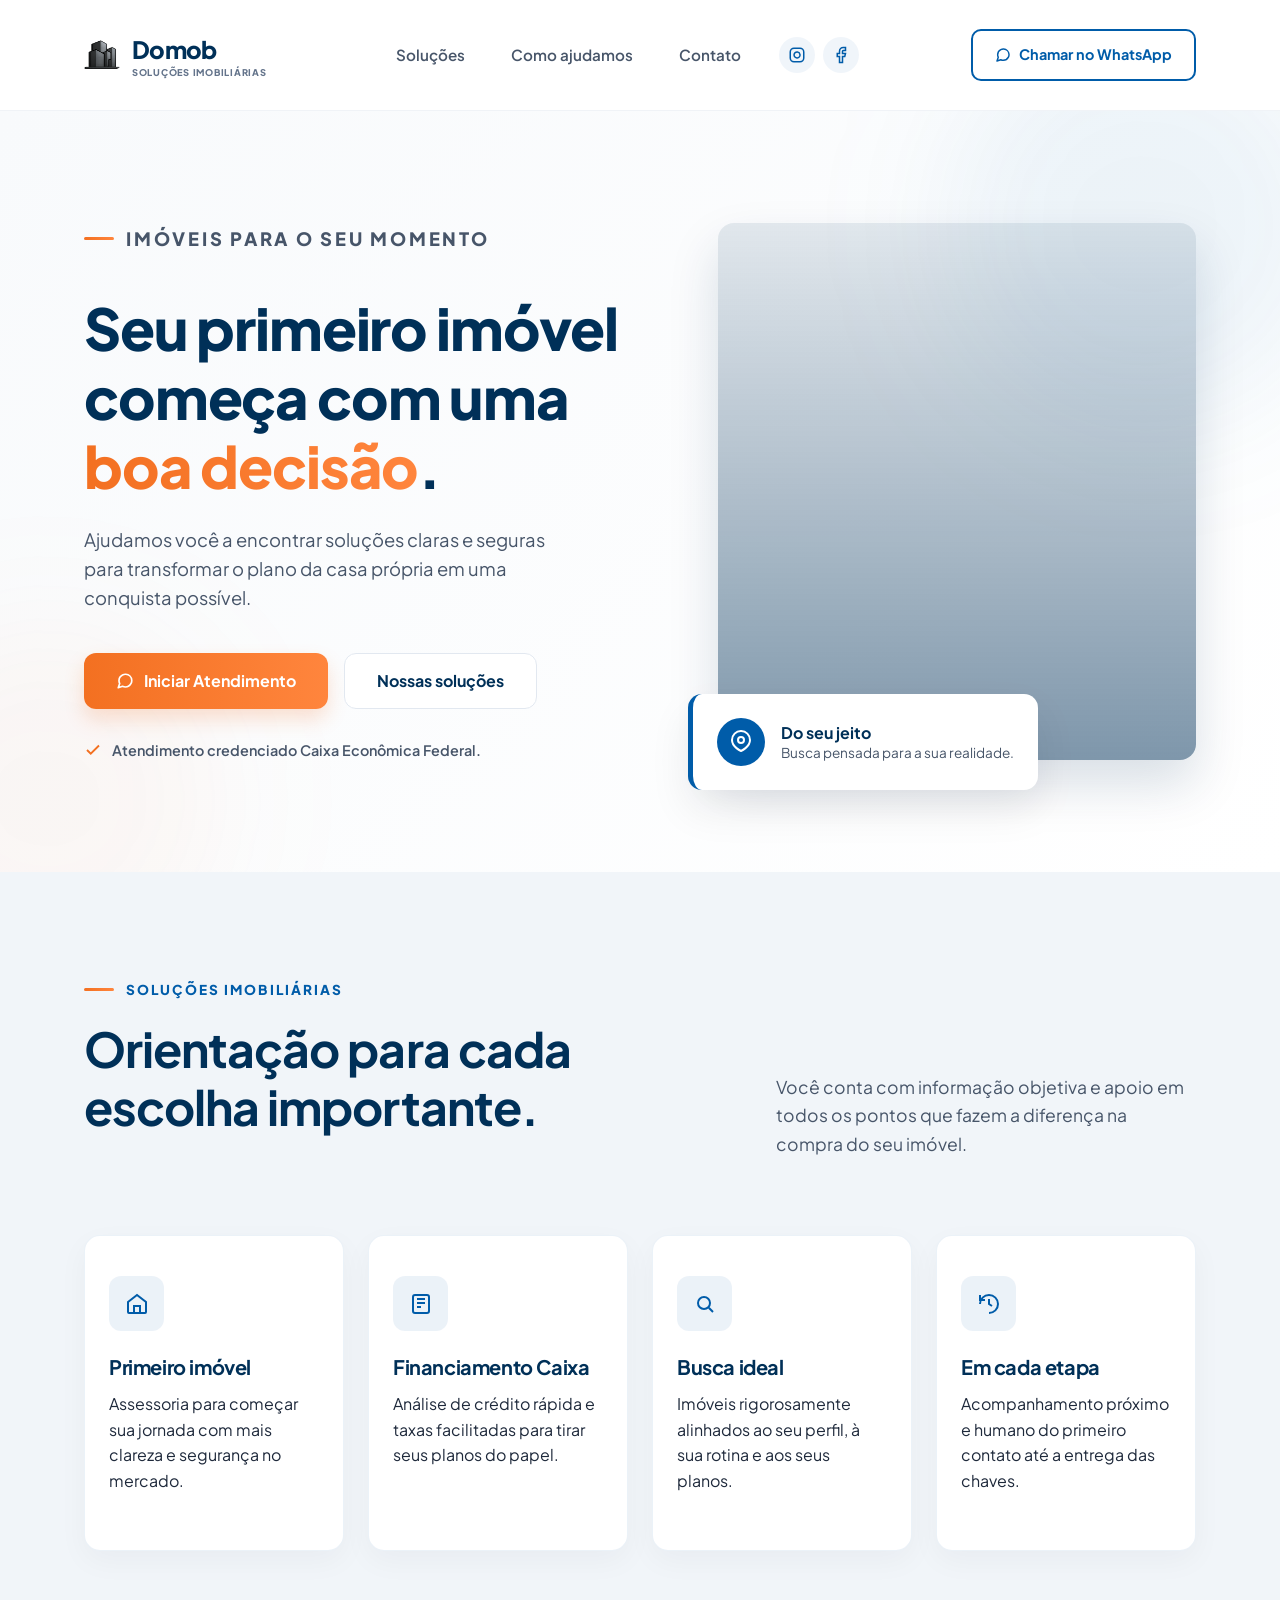
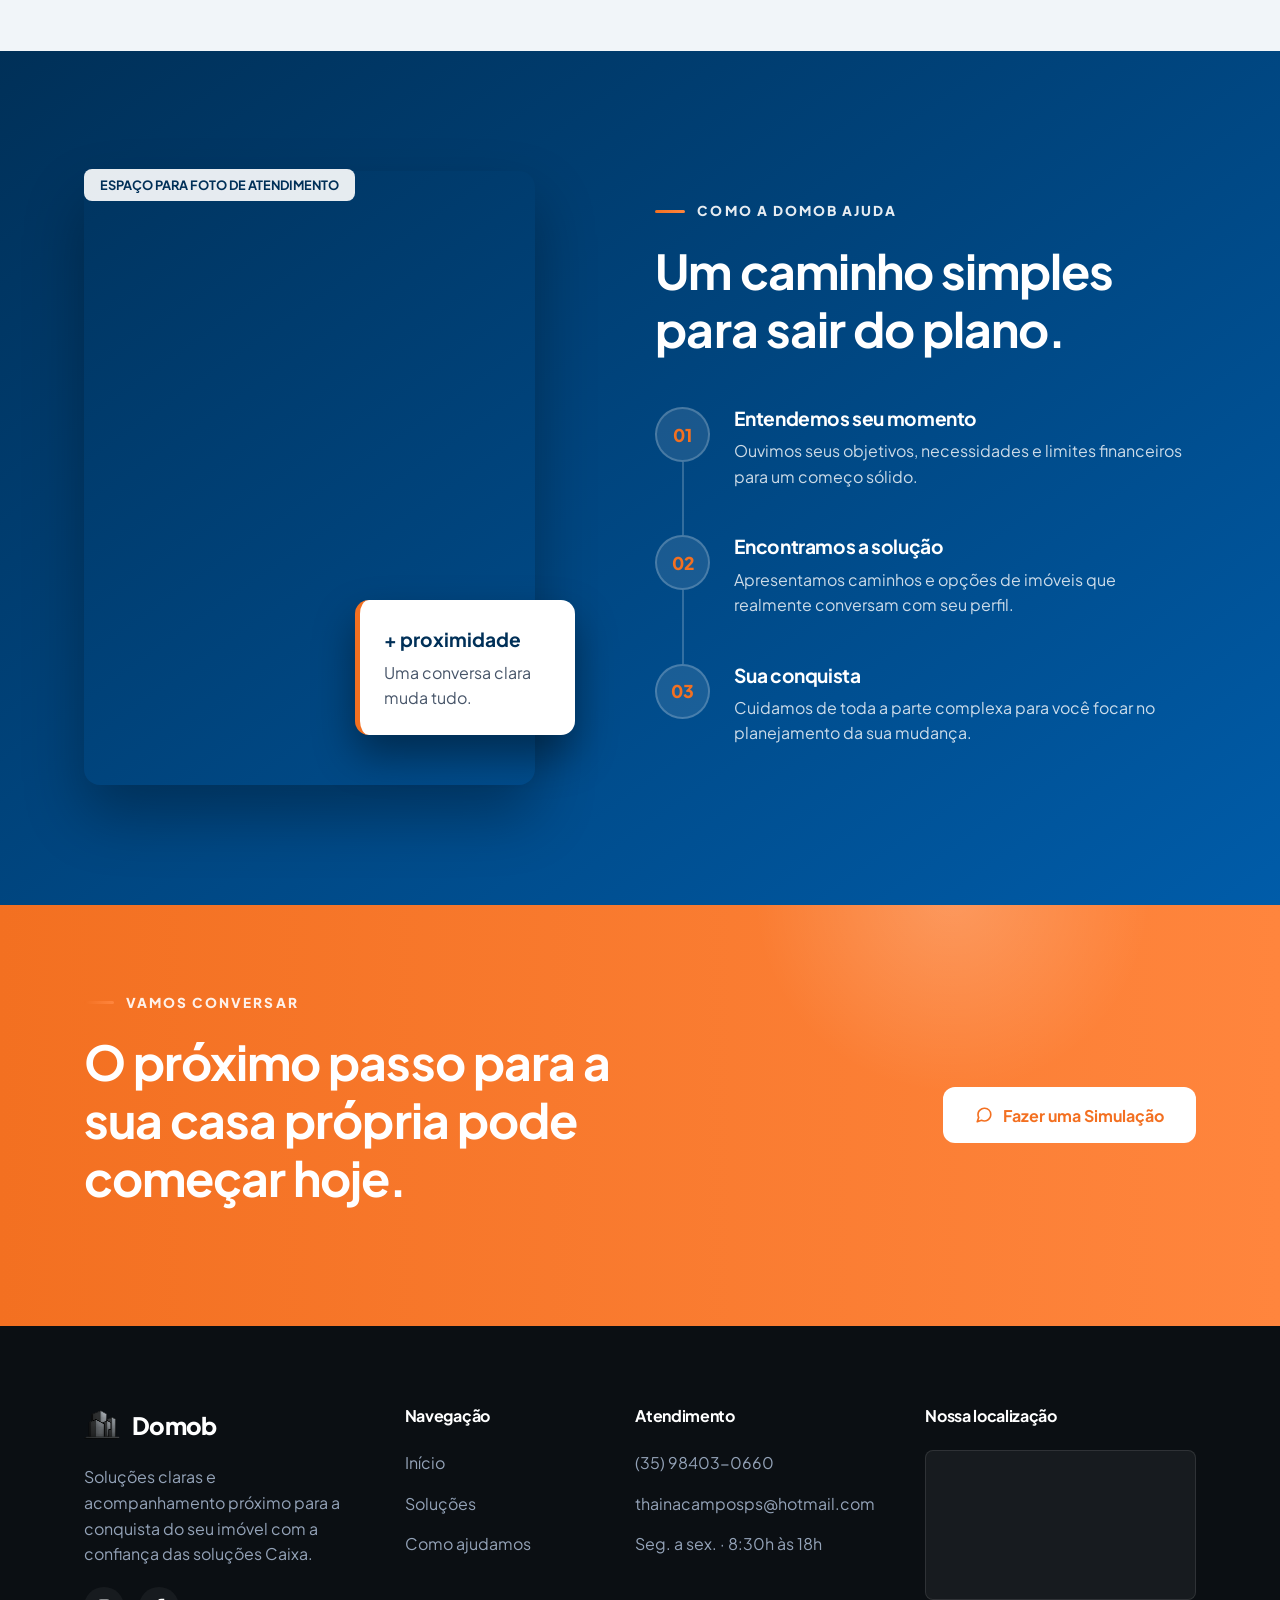
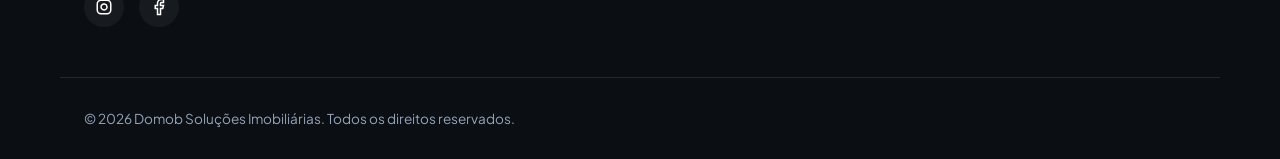
==== commit 8e184a13: "Momentoo" ====
--- a/TesteSiteDomob/index2.html
+++ b/TesteSiteDomob/index2.html
@@ -102,7 +102,7 @@
 
             <div class="conteiner grade-destaque">
                 <div class="texto-destaque revelar">
-                    <p class="etiqueta-topo">Imóveis para o seu momentoo</p>
+                    <p class="etiqueta-topo">Imóveis para o seu momento</p>
                     <h1>Seu primeiro imóvel começa com uma <span>boa decisão</span>.</h1>
                     <p>Ajudamos você a encontrar soluções claras e seguras para transformar o plano da casa própria em
                         uma conquista possível.</p>
